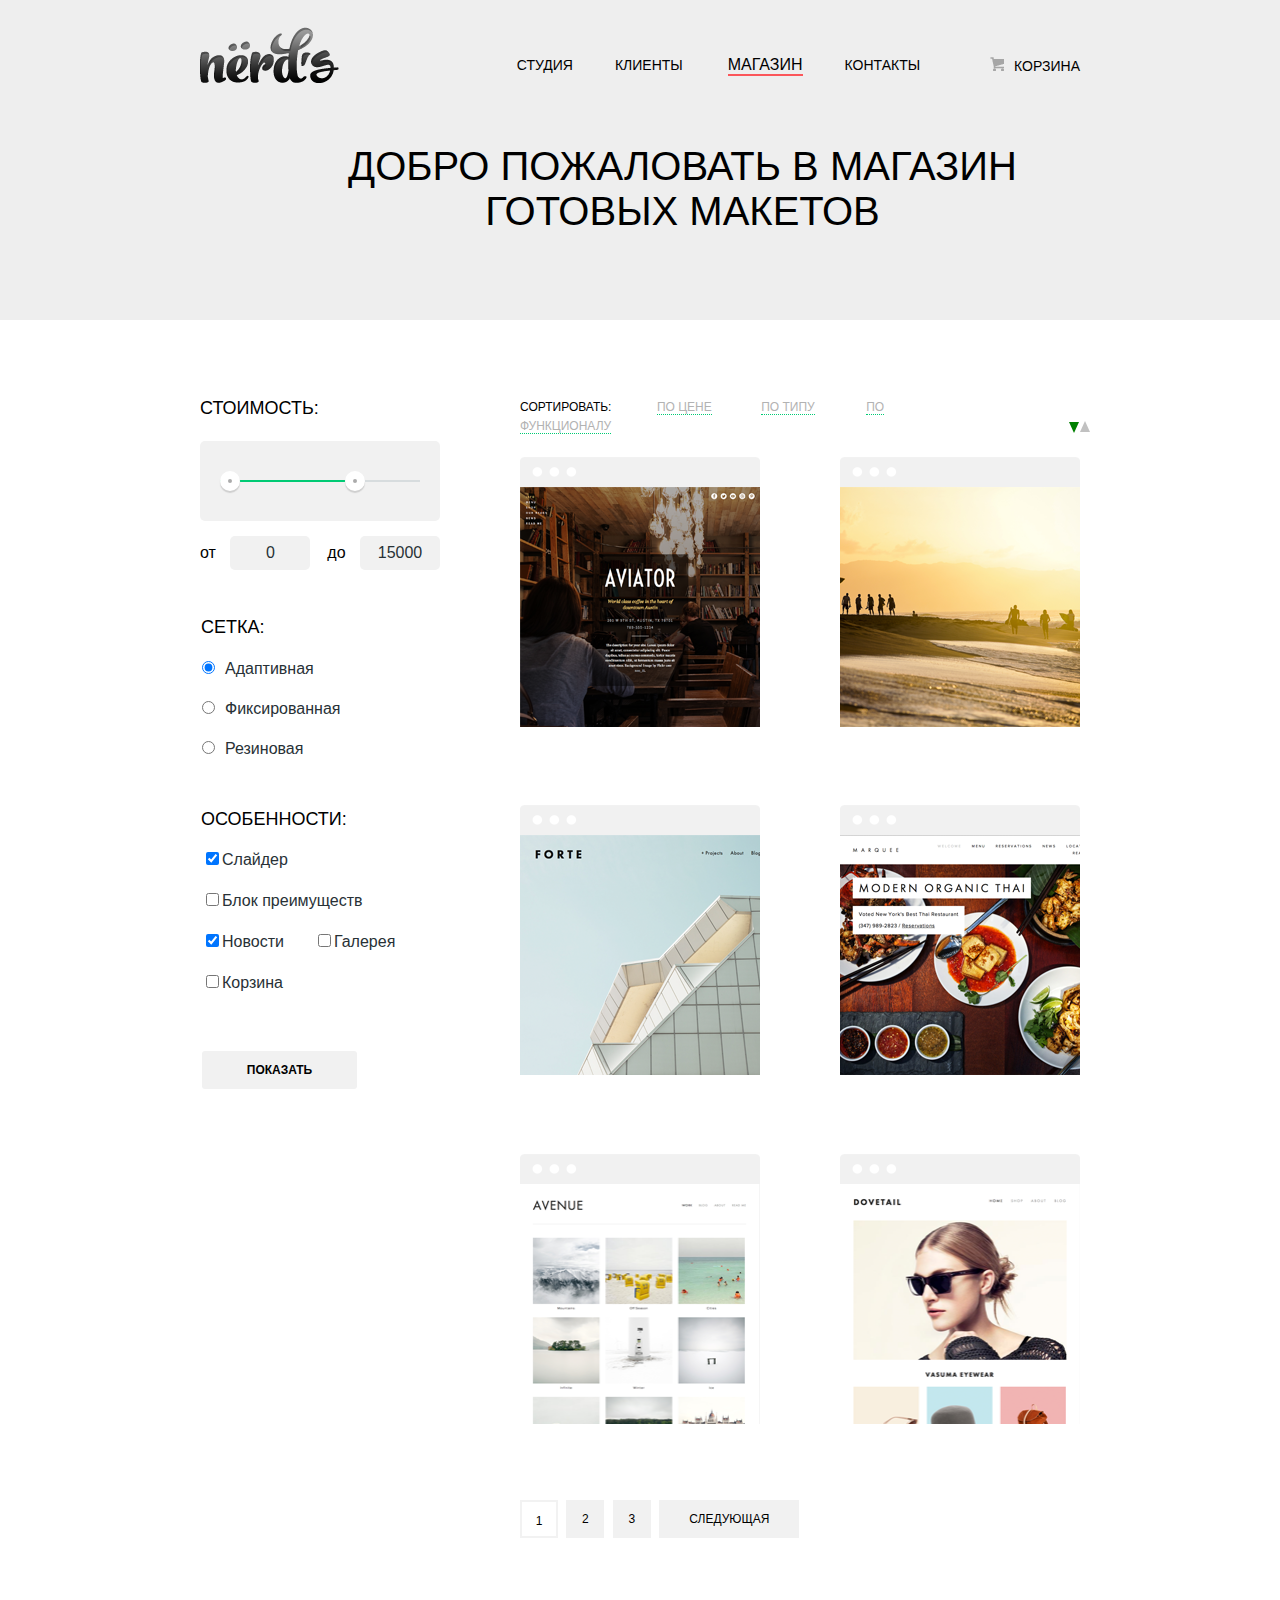
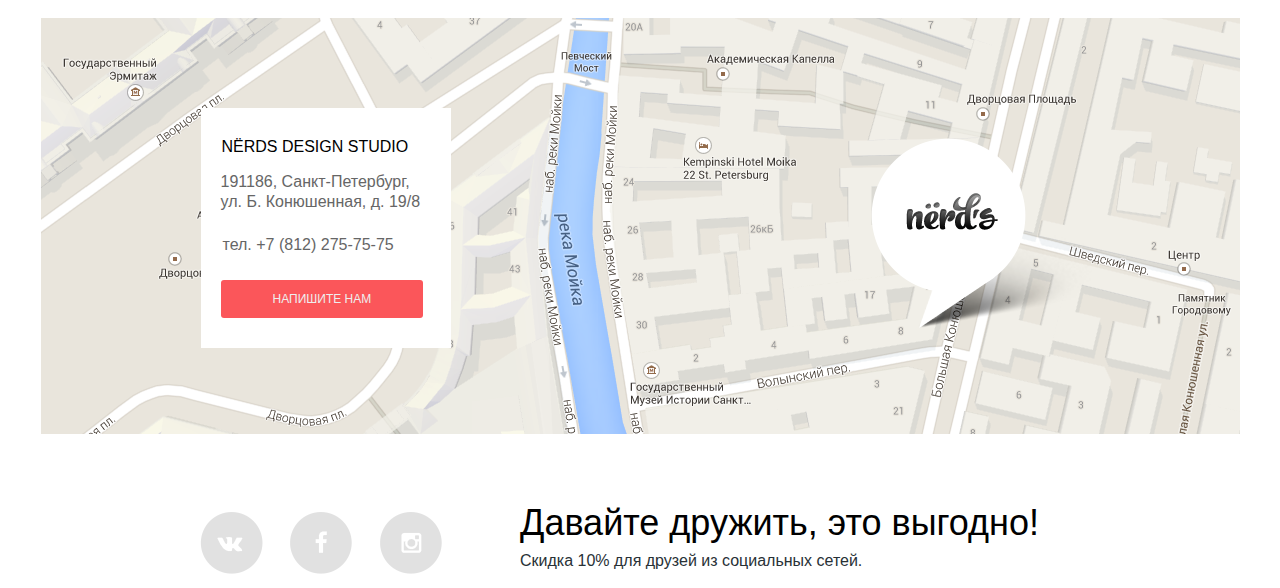
==== inner.html @ 55c41bff "полный рефакторинг структура разбор SASS на модули добавил картинки оптимизация селекторов и модифик" ====
<!DOCTYPE html>
<html lang="ru">
<head>
  <meta charset="utf-8">
  <title>HTML Academy: Нёрдс</title>
  <link href="css/style.css" rel="stylesheet" type="text/css"/>
</head>
<body>
<header class="header">
  <nav class="headerNav">
    <div class="headerNavLeft">
      <a href="index.html">
        <img src="img/logo-1.png" height="56" width="139" alt="Логотип Nerds">
      </a>
    </div>
    <div class="headerNavRight">
      <a class="headerNavItem" href="index.html">Студия</a>
      <a class="headerNavItem" href="#">Клиенты</a>
      <a class="headerNavItem-active" href="inner.html">Магазин</a>
      <a class="headerNavItem" href="#">Контакты</a>
      <a class="headerNavCart" href="#">Корзина</a>
    </div>
  </nav>
  <h1>Добро пожаловать в магазин готовых макетов</h1>
</header>
<main class="content-inner">
  <form class="choose-layout-form" action="form.php" method="GET">
    <h3>Стоимость:</h3>
    <div class="range-filter">
      <div class="range-controls">
        <div class="scale">
          <div class="bar"></div>
        </div>
        <div class="toggle toggle-min"></div>
        <div class="toggle toggle-max"></div>
      </div>
      <div class="price-controls">
        <label class="min-price">от <input name="min-price" type="text" value="0"></label>
        <label class="max-price">до <input name="max-price" type="text" value="15000"></label>
      </div>
    </div>
    <fieldset class="grid-radio">
      <legend>СЕТКА:</legend>
      <div class="grid-radio-item">
        <input type="radio" name="choose-web-design" value="Адаптивная" id="adaptive" checked><label for="adaptive">Адаптивная</label><br>
      </div>
      <div class="grid-radio-item">
        <input type="radio" name="choose-web-design" value="Фиксированная" id="fixed"><label for="fixed">Фиксированная</label><br>
      </div>
      <div class="grid-radio-item">
        <input type="radio" name="choose-web-design" value="Резиновая" id="rubbed"><label for="rubbed">Резиновая</label>
      </div>
    </fieldset>
    <fieldset class="features-filter">
      <legend>Особенности:</legend>
      <div class="features-filter-item">
        <input type="checkbox" name="slider" id="slider" checked><label for="slider">Слайдер</label>
      </div>
      <div class="features-filter-item">
        <input type="checkbox" name="advantage" id="advantage"><label for="advantage">Блок преимуществ</label>
      </div>
      <div class="features-filter-item">
        <input type="checkbox" name="news" id="news" checked><label for="news">Новости</label>
      </div>
      <div class="features-filter-item">
        <input type="checkbox" name="gallery" id="gallery"><label for="gallery">Галерея</label>
      </div>
      <div class="features-filter-item">
        <input type="checkbox" name="busket" id="cart"><label for="cart">Корзина</label>
      </div>
    </fieldset>
    <div class="sort-btn">
      <input type="submit" value="Показать">
    </div>
  </form>
  <div class="layouts">
    <div class="sort-type">
      <span class="sort-type-title">Сортировать:</span>
      <a href="#">по цене</a>
      <a href="#">по типу</a>
      <a href="#">по функционалу</a>
      <a href="#">
        <div class="sort-direction-up"></div>
        <div class="sort-direction-down sort-direction-down-active"></div>
      </a>
    </div>
    <div class="layout-images">
      <div class="layout-image-1">
        <img src="img/layout-aviator.png" height="240" width="240" alt="Авиатор">
        <div class="aviator">
          <h5>AVIATOR</h5>
          <p>Интернет-магазин<br> с личным кабинетом</p>
          <a class="btn-ave">8000 р.</a>
        </div>
      </div>
      <div class="layout-image-2">
        <img src="img/layout-sunset.png" height="240" width="240" alt="Сансет">
        <div class="sunset">
          <h5>SUNSET</h5>
          <p>Интернет-магазин<br> с личным кабинетом</p>
          <a class="btn-ave">8000 р.</a>
        </div>
      </div>
      <div class="layout-image-3">
        <img src="img/layout-forte.png" height="240" width="240" alt="Форте">
        <div class="forte">
          <h5>FORTE</h5>
          <p>Интернет-магазин<br> с личным кабинетом</p>
          <a class="btn-ave">8000 р.</a>
        </div>
      </div>
      <div class="layout-image-4">
        <img src="img/layout-marquee.png" height="240" width="240" alt="Марке">
        <div class="marquee">
          <h5>MARQUEE</h5>
          <p>Интернет-магазин<br> с личным кабинетом</p>
          <a class="btn-ave">8000 р.</a>
        </div>
      </div>
      <div class="layout-image-5" >
        <img src="img/layout-avenue.png" height="240" width="240" alt="Авеню">
        <div class="avenue">
          <h5>AVENUE</h5>
          <p>Интернет-магазин<br> с личным кабинетом</p>
          <a class="btn-ave">8000 р.</a>
        </div>
      </div>
      <div class="layout-image-6">
        <img src="img/layout-dovetail.png" height="240" width="240" alt="Давтейл">
        <div class="dovetail">
          <h5>DOVETEIL</h5>
          <p>Интернет-магазин<br> с личным кабинетом</p>
          <a class="btn-ave">8000 р.</a>
        </div>
      </div>
    </div>
    <div class="paginator">
      <a class="paginator-active" href="#">1</a>
      <a href="#">2</a>
      <a href="#">3</a>
      <a href="#">Следующая</a>
    </div>
  </div>
</main>
<footer class="content">
  <div class="map">
    <img class="mapPointer" height="190" width="231" src="img/pointer.png" alt="Nerds: указатель">
    <div class="mapContact">
      <div class="mapContactTitle">nёrds design studio</div>
      <div class="mapContactAddress">191186, Санкт-Петербург, ул. Б. Конюшенная, д. 19/8</div>
      <div class="mapContactPhone">тел. +7 (812) 275-75-75</div>
      <a class="mapContactBtn btn-md" href="#">напишите нам</a>
    </div>
    <div class="modal-content">
      <button class="modal-content-close" type="button" title="Закрыть">Закрыть</button>
      <form class="write-us-form" action="#" method="post">
        <div class="your-name"><label for=".name">Ваше имя:</label></div>
        <input class="your-name-input" id=".name" type="text" name="login" placeholder="ПРЕДСТАВЬТЕСЬ, ПОЖАЛУЙСТА">
        <div class="your-e-mail"><label for=".e-mail">Ваш e-mail:</label></div>
        <input class="your-e-mail-input" id=".e-mail" type="text" name="e-mail" placeholder="ДЛЯ ОТПРАВКИ ОТВЕТА">
        <div class="text-message"><label for=".textarea">Текст письма:</label></div>
        <textarea class="text-message-input" id=".textarea" name="message"
                  placeholder="В СВОБОДНОЙ ФОРМЕ"></textarea>
        <button class="btn-xl" type="submit">Отправить</button>
      </form>
    </div>
  </div>
  <div class="social">
    <div class="icons">
      <a href="http://www.vk.com"><span class="vk"></span></a>
      <a href="http://www.facebook.com"><span class="facebook"></span></a>
      <a href="http://www.instagram.com"><span class="instagram"></span></a>
    </div>
    <div class="discount">
      <h2>Давайте дружить, это выгодно!</h2>
      <p>Скидка 10% для друзей из социальных сетей.</p>
    </div>
  </div>
</footer>
<script src="js/script.js"></script>
  </body>
</html>
---- css/style.css ----
@charset "UTF-8";
body {
  font-family: "Roboto", "Arial", sans-serif;
  font-weight: normal;
  margin: 0 auto;
  width: 100%;
  min-width: 880px; }

main {
  background: #ffffff;
  width: auto; }

h1 {
  margin: 0;
  font-size: 40px;
  width: 710px;
  text-align: center;
  padding-bottom: 86px;
  padding-top: 23px;
  margin-left: 85px;
  font-weight: 500;
  text-transform: uppercase; }

h2 {
  font-size: 36px;
  line-height: 36px;
  font-weight: 500; }

h3 {
  font-size: 18px;
  line-height: 30px;
  text-transform: uppercase;
  font-weight: 400; }

legend {
  margin-left: -3px;
  margin-bottom: 10px;
  font-size: 18px;
  line-height: 30px;
  text-transform: uppercase;
  font-weight: 400; }

header {
  background: #eeeeee;
  width: auto; }

a {
  text-transform: uppercase;
  text-decoration: none; }

.btn-ave {
  border-radius: 3px;
  color: #eeeeee;
  background: #fb565a;
  font-size: 12px;
  padding: 13px 49px;
  cursor: pointer;
  transition: background-color 0.3s; }
  .btn-ave:focus, .btn-ave:hover {
    background: #fa2429; }
  .btn-ave:active {
    background: #e6050b; }
.btn-sm {
  border-radius: 3px;
  color: #eeeeee;
  background: #fb565a;
  font-size: 12px;
  padding: 11px 20px;
  cursor: pointer;
  transition: background-color 0.3s; }
  .btn-sm:focus, .btn-sm:hover {
    background: #fa2429; }
  .btn-sm:active {
    background: #e6050b; }
.btn-md {
  border-radius: 3px;
  color: #eeeeee;
  background: #fb565a;
  font-size: 12px;
  padding: 12px 52px;
  cursor: pointer;
  transition: background-color 0.3s; }
  .btn-md:focus, .btn-md:hover {
    background: #fa2429; }
  .btn-md:active {
    background: #e6050b; }
.btn-lg {
  border-radius: 3px;
  color: #eeeeee;
  background: #fb565a;
  font-size: 12px;
  padding: 11px 70px;
  cursor: pointer;
  transition: background-color 0.3s; }
  .btn-lg:focus, .btn-lg:hover {
    background: #fa2429; }
  .btn-lg:active {
    background: #e6050b; }
.btn-xl {
  border-radius: 3px;
  color: #eeeeee;
  background: #fb565a;
  font-size: 12px;
  padding: 11px 180px;
  cursor: pointer;
  transition: background-color 0.3s; }
  .btn-xl:focus, .btn-xl:hover {
    background: #fa2429; }
  .btn-xl:active {
    background: #e6050b; }
.btn-green {
  border-radius: 3px;
  color: #eeeeee;
  background: #00ca74;
  font-size: 12px;
  padding: 11px 20px;
  cursor: pointer;
  transition: background-color 0.3s; }
  .btn-green:focus, .btn-green:hover {
    background: #009757; }
  .btn-green:active {
    background: #006439; }
.btn-yellow {
  border-radius: 3px;
  color: #eeeeee;
  background: #efc84a;
  font-size: 12px;
  padding: 11px 20px;
  cursor: pointer;
  transition: background-color 0.3s; }
  .btn-yellow:focus, .btn-yellow:hover {
    background: #ebba1b; }
  .btn-yellow:active {
    background: #c29811; }
.btn-graphite {
  border-radius: 3px;
  color: #eeeeee;
  background: #efc84a;
  font-size: 12px;
  padding: 12px 20px;
  cursor: pointer;
  transition: background-color 0.3s; }
  .btn-graphite:focus, .btn-graphite:hover {
    background: #ebba1b; }
  .btn-graphite:active {
    background: #c29811; }

.sort-btn input[type="submit"] {
  font-family: "Roboto", sans-serif;
  font-size: 12px;
  font-weight: 600;
  line-height: 18px;
  width: 155px;
  height: 38px;
  text-transform: uppercase;
  border: none;
  border-radius: 3px;
  margin-left: 2px;
  margin-top: 28px;
  cursor: pointer;
  background-color: #f1f1f1; }
  .sort-btn input[type="submit"]:hover, .sort-btn input[type="submit"]:focus {
    background-color: #e5e5e5; }
  .sort-btn input[type="submit"]:active {
    background-color: #d5d5d5;
    border-top: 3px solid #b5b5b5; }

.slider {
  width: 880px;
  position: relative;
  min-height: 310px;
  overflow: hidden; }
  .sliderControls {
    position: absolute;
    bottom: 94px;
    left: 430px;
    width: 200px;
    height: 10px;
    margin-left: -80px;
    text-align: center;
    z-index: 10; }
    .sliderControls label {
      display: inline-block;
      width: 4px;
      height: 4px;
      margin: 0 3px;
      vertical-align: top;
      background: #fff;
      border: 3px solid white;
      border-radius: 50%;
      cursor: pointer; }
  .sliderWrapper {
    width: 100%; }
  .sliderItem {
    position: absolute;
    top: 0;
    left: 0;
    width: 100%;
    height: 100%;
    -webkit-transition: left 1.3s ease;
    -moz-transition: left 1.3s ease;
    transition: left 1.3s ease;
    background: no-repeat 100% 10px; }
    .sliderItemDescription {
      width: 470px;
      padding-top: 5px; }
      .sliderItemDescription > p {
        padding-bottom: 15px;
        margin-top: -10px;
        font-size: 16px;
        line-height: 22px;
        color: #283136; }
    .sliderItem:nth-child(1) {
      min-height: 310px;
      background: url("../img/slider-picture-1.png") no-repeat 100% 12px; }
    .sliderItem:nth-child(2) {
      min-height: 310px;
      background: url("../img/slider-picture-2.png") no-repeat 100% 13px; }
    .sliderItem:nth-child(3) {
      min-height: 310px;
      background: url("../img/slider-picture-3.png") no-repeat 100% -10px; }
  .slider input[type="radio"] {
    display: none; }

#btn-1:checked ~ .sliderWrapper .sliderItem:nth-child(1) {
  left: 0; }

#btn-1:checked ~ .sliderWrapper .sliderItem:nth-child(2),
#btn-1:checked ~ .sliderWrapper .sliderItem:nth-child(3) {
  left: 900px; }

#btn-2:checked ~ .sliderWrapper .sliderItem:nth-child(1) {
  left: -900px; }

#btn-2:checked ~ .sliderWrapper .sliderItem:nth-child(2) {
  left: 0; }

#btn-2:checked ~ .sliderWrapper .sliderItem:nth-child(3) {
  left: 900px; }

#btn-3:checked ~ .sliderWrapper .sliderItem:nth-child(1),
#btn-3:checked ~ .sliderWrapper .sliderItem:nth-child(2) {
  left: -900px; }

#btn-3:checked ~ .sliderWrapper .sliderItem:nth-child(3) {
  left: 0; }

#btn-1:checked ~ .sliderControls label[for="btn-1"],
#btn-2:checked ~ .sliderControls label[for="btn-2"],
#btn-3:checked ~ .sliderControls label[for="btn-3"] {
  background: #c1c1c1; }

.features-filter {
  border: none;
  display: -webkit-box;
  display: -webkit-flex;
  display: -ms-flexbox;
  display: flex;
  flex-wrap: wrap;
  padding-left: 0;
  margin-top: -5px; }

.features-filter-item {
  font-size: 16px;
  line-height: 20px;
  color: #283136;
  margin-bottom: 20px;
  margin-right: 30px; }
  .features-filter-item:hover {
    color: #000000; }

.range-filter {
  width: 240px; }

.range-controls {
  position: relative;
  height: 41px;
  padding-top: 39px;
  margin-bottom: 15px;
  padding-right: 20px;
  padding-left: 20px;
  border-radius: 5px;
  background: #f1f1f1; }

.range-controls .scale {
  height: 2px;
  background: #d7dcde; }

.range-controls .bar {
  width: 70%;
  height: 2px;
  background: #00ca74; }

.range-controls .toggle {
  position: absolute;
  top: 30px;
  left: 0;
  width: 4px;
  height: 4px;
  cursor: pointer;
  border: 8px solid #fff;
  border-radius: 50%;
  background: #ababab;
  box-shadow: 0 2px 1px 0 #cfcfcf; }

.range-controls .toggle-min {
  left: 20px; }

.range-controls .toggle-max {
  left: 145px; }

.price-controls label {
  font-size: 16px;
  display: inline-block;
  width: 50%; }

.price-controls {
  font-size: 0; }

.max-price {
  text-align: right; }

.price-controls input {
  font-family: "Roboto", "Arial", sans-serif;
  font-size: 16px;
  width: 60px;
  margin-left: 10px;
  padding: 8px 10px;
  text-align: center;
  color: #283136;
  border: none;
  border-radius: 5px;
  outline: none;
  background: #f1f1f1; }

.sort-radio {
  font-size: 12px;
  line-height: 18px;
  text-transform: uppercase;
  font-weight: 400;
  list-style: none; }

.grid-radio {
  margin-top: 42px;
  padding-bottom: 31px;
  border: none;
  padding-left: 0;
  margin-top: 42; }

.grid-radio-item {
  font-size: 16px;
  line-height: 20px;
  color: #283136;
  margin-bottom: 19px; }
  .grid-radio-item:hover {
    color: #000000; }

.grid-radio input[type="radio"] {
  margin-left: auto;
  margin-right: 10px; }

.header {
  width: 100%;
  background: #eeeeee;
  display: flex;
  flex-flow: column nowrap;
  justify-content: initial;
  align-content: initial;
  align-items: center; }
  .headerNav {
    display: flex;
    width: 880px;
    margin: 0 auto;
    flex-flow: row nowrap;
    justify-content: center;
    align-content: initial;
    align-items: center;
    padding-top: 5px;
    padding-bottom: 34px; }
    .headerNavLeft {
      display: flex;
      flex: 1;
      padding-top: 22px; }
    .headerNavRight {
      display: flex;
      flex-flow: row wrap;
      justify-content: flex-end;
      align-content: initial;
      align-items: center;
      padding-top: 40px; }
    .headerNavCart {
      font-size: 14px;
      margin-left: 70px;
      cursor: pointer;
      color: black;
      position: relative;
      align-self: flex-end;
      transition: color 0.3s;
      border-bottom: 2px solid transparent; }
      .headerNavCart:hover {
        color: #fa6064; }
        .headerNavCart:hover::before {
          background: url("../img/cart-2.png") no-repeat; }
      .headerNavCart:focus {
        color: #fa6064; }
        .headerNavCart:focus::before {
          background: url("../img/cart-3.png") no-repeat; }
      .headerNavCart:active {
        color: #a8a8a8; }
        .headerNavCart:active::before {
          background: url("../img/cart-4.png") no-repeat; }
      .headerNavCart::before {
        content: "";
        background: url("../img/cart-1.png") no-repeat;
        display: inline-block;
        width: 14px;
        height: 14px;
        vertical-align: baseline;
        margin-right: 10px; }
    .headerNavItem {
      font-size: 14px;
      margin-left: 42px;
      border-bottom: 2px solid transparent;
      color: #000000;
      transition: color 0.3s; }
      .headerNavItem:focus, .headerNavItem:hover {
        color: #fc888b; }
      .headerNavItem:active {
        color: #a8a8a8; }
      .headerNavItem:first-child {
        margin-left: 0; }
      .headerNavItem-active {
        border-bottom: 2px solid #fb565a;
        margin-left: 45px;
        color: #000000;
        transition: color 0.3s; }
        .headerNavItem-active:focus, .headerNavItem-active:hover {
          color: #fc888b; }
        .headerNavItem-active:active {
          color: #a8a8a8; }

.content {
  width: 100%;
  display: flex;
  flex-flow: column nowrap;
  align-items: center;
  display: -ms-flexbox; }

.content-inner {
  width: 880px;
  margin: auto;
  display: flex;
  flex-flow: wrap;
  justify-content: center; }

.choose-layout-form {
  flex-basis: 240px;
  order: 1;
  margin-top: 55px; }

.layouts {
  flex-basis: 560px;
  order: 2;
  display: flex;
  flex-wrap: wrap;
  margin-left: 80px;
  margin-top: 77px; }

.layout-images {
  display: flex;
  flex-wrap: wrap; }

.service {
  display: flex;
  width: 880px;
  margin: 0 auto;
  justify-content: space-between;
  align-content: initial;
  align-items: center;
  flex-flow: row;
  padding-top: 80px;
  padding-bottom: 90px;
  border-bottom: 2px solid #eeeeee; }

.service p {
  font-size: 15px;
  line-height: 22px;
  margin-top: -5px;
  margin-bottom: 33px;
  color: #283136; }

.shortDescription {
  display: flex;
  width: 880px;
  margin: 0 auto;
  justify-content: space-between;
  align-content: initial;
  align-items: center;
  flex-flow: row;
  padding-top: 60px;
  padding-bottom: 48px;
  border-bottom: 2px solid #eeeeee; }
  .shortDescriptionOne {
    flex-basis: 640px; }
    .shortDescriptionOneHeader > h2 {
      margin-top: 8px; }
    .shortDescriptionOneHeader > p {
      margin-top: -10px;
      color: #283136;
      font-size: 16px;
      line-height: 22px; }
    .shortDescriptionOneAbout {
      color: #283136; }
      .shortDescriptionOneAbout > h4 {
        font-size: 16px;
        line-height: 22px;
        font-weight: 500;
        margin-top: 42px;
        margin-bottom: 22px;
        text-transform: uppercase; }
      .shortDescriptionOneAbout > ul {
        list-style: none;
        padding-left: 0;
        font-size: 16px;
        line-height: 22px; }
        .shortDescriptionOneAbout > ul > li {
          background: url("../img/list-style.png") no-repeat left center;
          padding-left: 30px;
          margin-bottom: 23px; }
  .shortDescriptionTwo {
    flex-basis: 240px; }
    .shortDescriptionTwoLogo {
      margin-bottom: 65px; }
      .shortDescriptionTwoLogo > a {
        flex: 100%;
        padding-left: 30px; }
    .shortDescriptionTwoHow {
      color: #283136; }
      .shortDescriptionTwoHow > h4 {
        font-size: 16px;
        line-height: 22px;
        font-weight: 500;
        text-transform: uppercase; }
      .shortDescriptionTwoHow > ul {
        list-style: none;
        padding-left: 0;
        font-size: 16px;
        line-height: 22px; }
        .shortDescriptionTwoHow > ul > li {
          background: url("../img/list-style.png") no-repeat left center;
          padding-left: 30px;
          margin-bottom: 23px; }

.main-date {
  margin-top: 22px;
  position: relative;
  text-align: center;
  text-transform: uppercase; }
  .main-date::before {
    content: "";
    position: absolute;
    top: 8px;
    left: 0;
    width: 65px;
    border: 1px solid #eeeeee; }
  .main-date::after {
    content: "";
    position: absolute;
    top: 8px;
    right: 0;
    width: 62px;
    border: 1px solid #eeeeee; }

.partners-logo {
  display: flex;
  width: 880px;
  margin: 0 auto;
  align-items: center;
  list-style-type: none;
  padding-top: 40px;
  padding-bottom: 27px;
  margin-bottom: 87px;
  border-bottom: 2px solid #eeeeee; }

.glukhanko {
  background: url("../img/glukhanko-logo.png") no-repeat;
  width: 198px;
  height: 37px;
  display: flex;
  margin-left: 13px; }
  .glukhanko:hover, .glukhanko:focus {
    background: url("../img/glukhanko-logo-hover.png") no-repeat; }

.html-academy {
  background: url("../img/htmlacademy-logo.png") no-repeat;
  width: 199px;
  height: 68px;
  display: flex;
  margin-left: 121px; }
  .html-academy:hover, .html-academy:focus {
    background: url("../img/htmlacademy-logo-hover.png") no-repeat; }

.borodinski {
  background: url("../img/borodinski-logo.png") no-repeat;
  width: 209px;
  height: 98px;
  display: flex;
  margin-left: 121px; }
  .borodinski:hover, .borodinski:focus {
    background: url("../img/borodinski-logo-hover.png") no-repeat; }

.map {
  position: relative;
  background: url("../img/map.png") no-repeat;
  width: 1199px;
  height: 416px;
  margin-left: auto;
  margin-right: auto;
  margin-bottom: 78px; }
  .mapPointer {
    margin-left: 830px;
    margin-top: 120px; }
  .mapContact {
    position: absolute;
    left: 160px;
    top: 90px;
    width: 250px;
    height: 240px;
    background-color: white; }
    .mapContactTitle {
      font-size: 16px;
      line-height: 30px;
      text-transform: uppercase;
      padding-left: 21px;
      padding-top: 24px;
      padding-bottom: 10px; }
    .mapContactAddress {
      font-size: 16px;
      line-height: 20px;
      color: #666666;
      font-weight: 400;
      padding-left: 20px;
      padding-right: 27px; }
    .mapContactPhone {
      font-size: 16px;
      line-height: 20px;
      color: #666666;
      font-weight: 400;
      padding-left: 22px;
      padding-right: 27px;
      padding-top: 23px;
      padding-bottom: 34px; }
    .mapContactBtn {
      margin-left: 20px; }

.modal-content {
  position: relative;
  top: -84%;
  left: 23%;
  font-size: 16px;
  line-height: 18px;
  width: 470px;
  padding-left: 83px;
  padding-right: 90px;
  padding-top: 56px;
  padding-bottom: 49px;
  background-color: white;
  color: #000000;
  box-shadow: 0 30px 50px rgba(0, 0, 0, 0.7);
  display: none; }

.modal-content-close {
  position: absolute;
  top: 6px;
  right: 6px;
  width: 41px;
  height: 41px;
  font-size: 0;
  border: 0;
  outline: 0;
  cursor: pointer;
  background-color: #fb565a;
  border-radius: 20px; }

.modal-content-close::before,
.modal-content-close::after {
  content: "";
  position: absolute;
  top: 18px;
  left: 6px;
  width: 30px;
  height: 5px;
  background-color: #ffffff;
  border-radius: 1px; }

.modal-content-close::before {
  transform: rotate(45deg); }

.modal-content-close::after {
  transform: rotate(-45deg); }

.write-us-form input {
  font-size: 12px;
  line-height: 18px;
  font-family: "Roboto", "Arial", sans-serif;
  color: #000000;
  text-transform: uppercase; }

.write-us-form {
  display: flex;
  flex-wrap: wrap; }

.your-name {
  order: 1;
  margin-right: 163px;
  margin-bottom: 10px; }

.your-name-input {
  order: 3;
  margin-right: 19px;
  margin-bottom: 21px;
  width: 215px;
  border-radius: 3px;
  border: 2px solid #d7dcde; }
  .your-name-input:hover {
    border: 2px solid #a2a9ac; }
  .your-name-input:focus, .your-name-input:active {
    border: 2px solid #56bffb; }

.your-e-mail {
  order: 2;
  margin-bottom: 10px; }

.your-e-mail-input {
  order: 4;
  width: 215px;
  margin-bottom: 21px;
  border-radius: 3px;
  border: 2px solid #d7dcde; }
  .your-e-mail-input:hover {
    border: 2px solid #a2a9ac; }
  .your-e-mail-input:focus, .your-e-mail-input:active {
    border: 2px solid #56bffb; }

.text-message {
  order: 5;
  margin-bottom: 10px; }

.text-message-input {
  font-size: 12px;
  line-height: 18px;
  font-family: "Roboto", "Arial", sans-serif;
  order: 6;
  width: 455px;
  padding-bottom: 93px;
  margin-bottom: 49px;
  border-radius: 3px;
  border: 2px solid #d7dcde; }
  .text-message-input:hover {
    border: 2px solid #a2a9ac; }
  .text-message-input:focus, .text-message-input:active {
    border: 2px solid #56bffb; }

.btn-xl {
  order: 7;
  width: 460px;
  font-size: 12px;
  line-height: 18px;
  font-weight: 600;
  padding-top: 14px;
  padding-bottom: 15px;
  text-align: center;
  text-transform: uppercase;
  cursor: pointer;
  color: #eeeeee;
  border: none;
  border-radius: 5px; }

.social {
  display: flex;
  width: 880px;
  flex-wrap: wrap; }

.icons {
  display: flex;
  flex-basis: 320px;
  list-style: none; }

.discount {
  display: flex;
  flex-basis: 560px;
  flex-wrap: wrap; }
  .discount > h2 {
    margin: 0;
    margin-top: -7px; }
  .discount > p {
    margin-top: 9px;
    color: #283136;
    font-size: 16px;
    line-height: 22px; }

.vk {
  background: url("../img/vk.png") no-repeat;
  width: 63px;
  height: 62px;
  display: flex; }
  .vk:hover, .vk:focus {
    background: url("../img/vk-hover.png") no-repeat; }
  .vk:active {
    background: url("../img/vk-click.png") no-repeat; }

.facebook {
  background: url("../img/face.png") no-repeat;
  width: 63px;
  height: 62px;
  display: flex;
  margin-left: 27px; }
  .facebook:hover, .facebook:focus {
    background: url("../img/face-hover.png") no-repeat; }
  .facebook:active {
    background: url("../img/face-click.png") no-repeat; }

.instagram {
  background: url("../img/insta.png") no-repeat;
  width: 63px;
  height: 62px;
  display: flex;
  margin-left: 27px; }
  .instagram:hover, .instagram:focus {
    background: url("../img/insta-hover.png") no-repeat; }
  .instagram:active {
    background: url("../img/insta-click.png") no-repeat; }

/*╤Б╨║╨╕╨┤╨║╨╕/* */
.sort-type {
  position: relative; }

.sort-type-title {
  font-size: 12px;
  line-height: 18px;
  text-transform: uppercase;
  margin-right: 41px; }

.sort-type a {
  font-size: 12px;
  line-height: 18px;
  text-decoration: none;
  text-transform: uppercase;
  border-bottom: 1px dotted #00ca74;
  color: #b2b2b2; }
  .sort-type a:hover, .sort-type a:focus {
    color: #000000;
    border-bottom: 1px solid #00ca74; }
  .sort-type a:active {
    color: #000000;
    border-bottom: none; }

.sort-type a:nth-child(2) {
  margin-right: 45px; }

.sort-type a:nth-child(3) {
  margin-right: 47px; }

.sort-type a:nth-child(4) {
  margin-right: 103px; }

/*sort-direction */
.sort-direction-up {
  position: relative;
  left: 100%;
  top: -14px;
  width: 0;
  height: 0;
  border-bottom: 11px solid #c1c1c1;
  border-left: 5px solid transparent;
  border-right: 5px solid transparent; }
  .sort-direction-up:hover, .sort-direction-up:focus {
    border-bottom: 11px solid #b5b5b5; }
  .sort-direction-up:active {
    border-bottom: 11px solid #000000; }

.sort-direction-down {
  position: relative;
  left: 98%;
  top: -24px;
  width: 0;
  height: 0;
  border-top: 11px solid #c1c1c1;
  border-left: 5px solid transparent;
  border-right: 5px solid transparent; }
  .sort-direction-down:hover, .sort-direction-down:focus {
    border-top: 11px solid #b5b5b5; }
  .sort-direction-down:active {
    border-top: 11px solid #000000; }

.sort-direction-down-active {
  border-top: 11px solid green; }

.layout-images {
  min-height: 965px;
  margin-bottom: 78px; }

.layout-image-1 {
  position: relative;
  padding-top: 30px;
  background: url("../img/pictures-header-1.png") no-repeat;
  width: 240px;
  height: 220px;
  margin-bottom: 80px;
  margin-right: 80px; }
  .layout-image-1:hover {
    background: url("../img/pictures-header-2.png") no-repeat; }
  .layout-image-1:hover > .aviator {
    display: block; }

.layout-image-2 {
  position: relative;
  padding-top: 30px;
  background: url("../img/pictures-header-1.png") no-repeat;
  width: 240px;
  height: 220px;
  margin-bottom: 80px; }
  .layout-image-2:hover {
    background: url("../img/pictures-header-2.png") no-repeat; }
  .layout-image-2:hover > .sunset {
    display: block; }

.layout-image-3 {
  padding-top: 30px;
  background: url("../img/pictures-header-1.png") no-repeat;
  width: 240px;
  height: 220px;
  margin-bottom: 80px;
  margin-right: 80px; }
  .layout-image-3:hover {
    background: url("../img/pictures-header-2.png") no-repeat; }
  .layout-image-3:hover > .forte {
    display: block; }

.layout-image-4 {
  padding-top: 30px;
  background: url("../img/pictures-header-1.png") no-repeat;
  width: 240px;
  height: 220px;
  margin-bottom: 80px; }
  .layout-image-4:hover {
    background: url("../img/pictures-header-2.png") no-repeat; }
  .layout-image-4:hover > .marquee {
    display: block; }

.layout-image-5 {
  padding-top: 30px;
  background: url("../img/pictures-header-1.png") no-repeat;
  width: 240px;
  height: 220px;
  margin-right: 80px; }
  .layout-image-5:hover {
    background: url("../img/pictures-header-2.png") no-repeat; }
  .layout-image-5:hover > .avenue {
    display: block; }

.layout-image-6 {
  padding-top: 30px;
  background: url("../img/pictures-header-1.png") no-repeat;
  width: 240px;
  height: 220px; }
  .layout-image-6:hover {
    background: url("../img/pictures-header-2.png") no-repeat; }
  .layout-image-6:hover > .dovetail {
    display: block; }

.aviator, .sunset, .forte, .marquee, .avenue, .dovetail {
  position: relative;
  top: -250px;
  left: 20px;
  width: 200px;
  height: 200px;
  background: white;
  text-align: center;
  cursor: pointer;
  display: none;
  margin-top: 20px; }

h5 {
  padding-top: 38px;
  font-size: 18px;
  line-height: 8.56px; }

.layout-images p {
  margin-top: -10px;
  font-size: 14px;
  line-height: 18px; }

.buy-btn {
  margin-left: auto;
  margin-right: auto; }

.paginator {
  background-color: white;
  margin-bottom: 80px; }

.paginator a {
  display: inline-block;
  height: 38px;
  min-width: 38px;
  box-sizing: border-box;
  background-color: #f1f1f1;
  text-align: center;
  vertical-align: middle;
  font-size: 12px;
  line-height: 38px;
  color: #000000;
  text-decoration: none;
  margin-right: 4px; }
  .paginator a:hover, .paginator a:focus {
    background-color: #e5e5e5; }
  .paginator a:active {
    background-color: #d5d5d5;
    border-top: 3px solid #b5b5b5; }

.paginator a:last-child {
  min-width: 140px; }
  .paginator a:last-child:active {
    background-color: #f1f1f1; }

.paginator .paginator-active {
  background-color: #ffffff;
  border: 2px solid #f2f2f2; }

.modal-content-show {
  display: block; }

/*# sourceMappingURL=style.css.map */
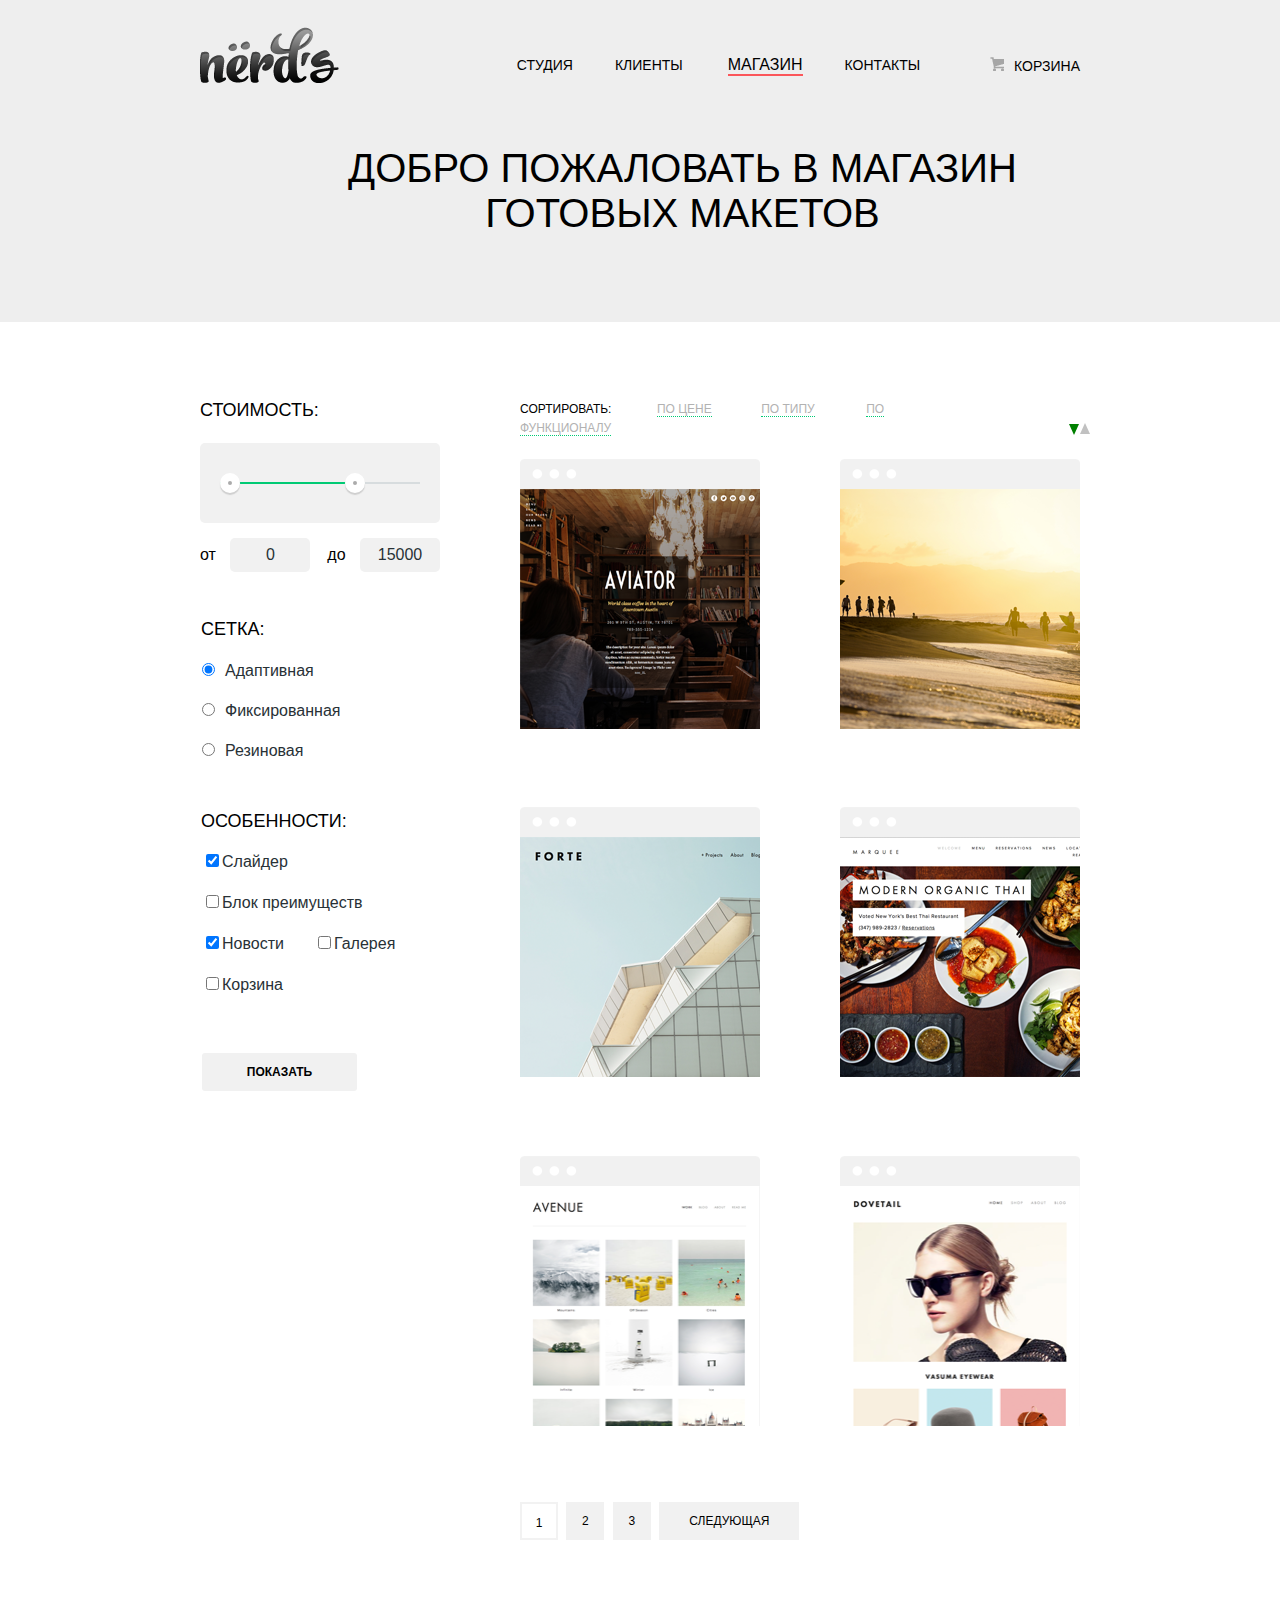
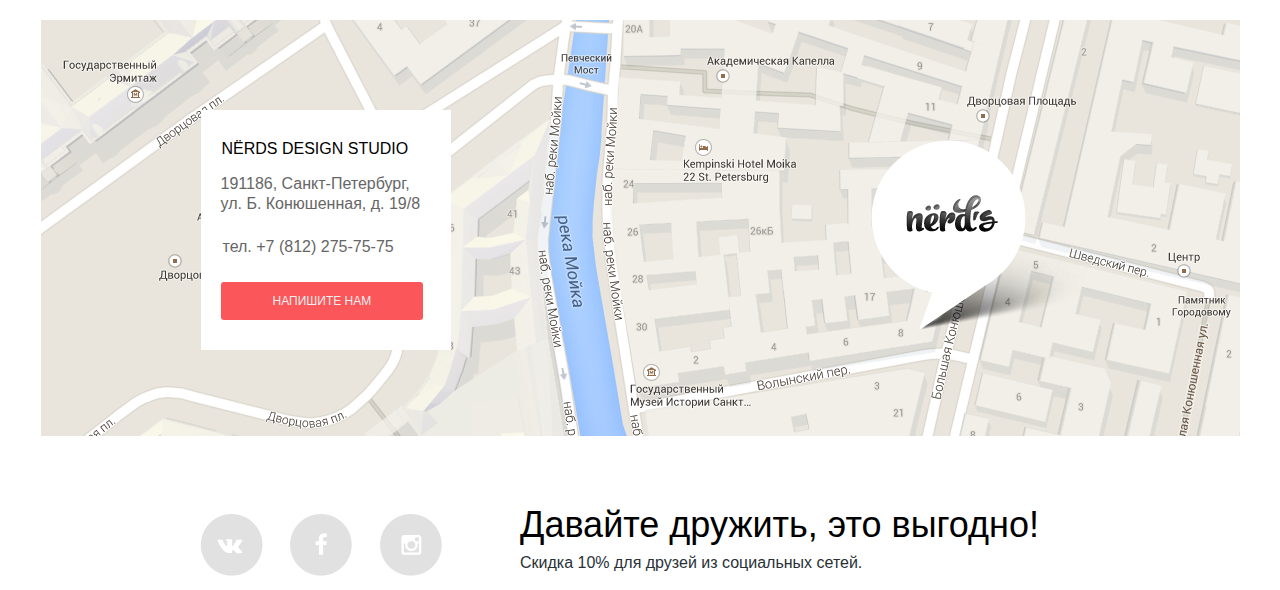
==== commit 6e6fe7a0: "полный рефакторинг структура разбор SASS на модули добавил картинки оптимизация селекторов и модифик" ====
--- a/inner.html
+++ b/inner.html
@@ -90,7 +90,7 @@
         <div class="aviator">
           <h5>AVIATOR</h5>
           <p>Интернет-магазин<br> с личным кабинетом</p>
-          <a class="btn-ave">8000 р.</a>
+          <a class="btn-sm">8000 р.</a>
         </div>
       </div>
       <div class="layout-image-2">
@@ -98,7 +98,7 @@
         <div class="sunset">
           <h5>SUNSET</h5>
           <p>Интернет-магазин<br> с личным кабинетом</p>
-          <a class="btn-ave">8000 р.</a>
+          <a class="btn-sm">8000 р.</a>
         </div>
       </div>
       <div class="layout-image-3">
@@ -106,7 +106,7 @@
         <div class="forte">
           <h5>FORTE</h5>
           <p>Интернет-магазин<br> с личным кабинетом</p>
-          <a class="btn-ave">8000 р.</a>
+          <a class="btn-sm">8000 р.</a>
         </div>
       </div>
       <div class="layout-image-4">
@@ -114,7 +114,7 @@
         <div class="marquee">
           <h5>MARQUEE</h5>
           <p>Интернет-магазин<br> с личным кабинетом</p>
-          <a class="btn-ave">8000 р.</a>
+          <a class="btn-sm">8000 р.</a>
         </div>
       </div>
       <div class="layout-image-5" >
@@ -122,7 +122,7 @@
         <div class="avenue">
           <h5>AVENUE</h5>
           <p>Интернет-магазин<br> с личным кабинетом</p>
-          <a class="btn-ave">8000 р.</a>
+          <a class="btn-sm">8000 р.</a>
         </div>
       </div>
       <div class="layout-image-6">
@@ -130,7 +130,7 @@
         <div class="dovetail">
           <h5>DOVETEIL</h5>
           <p>Интернет-магазин<br> с личным кабинетом</p>
-          <a class="btn-ave">8000 р.</a>
+          <a class="btn-sm">8000 р.</a>
         </div>
       </div>
     </div>
--- a/css/style.css
+++ b/css/style.css
@@ -48,24 +48,12 @@
   text-transform: uppercase;
   text-decoration: none; }
 
-.btn-ave {
-  border-radius: 3px;
-  color: #eeeeee;
-  background: #fb565a;
-  font-size: 12px;
-  padding: 13px 49px;
-  cursor: pointer;
-  transition: background-color 0.3s; }
-  .btn-ave:focus, .btn-ave:hover {
-    background: #fa2429; }
-  .btn-ave:active {
-    background: #e6050b; }
 .btn-sm {
   border-radius: 3px;
   color: #eeeeee;
   background: #fb565a;
   font-size: 12px;
-  padding: 11px 20px;
+  padding: 11px 40px;
   cursor: pointer;
   transition: background-color 0.3s; }
   .btn-sm:focus, .btn-sm:hover {
@@ -113,7 +101,7 @@
   color: #eeeeee;
   background: #00ca74;
   font-size: 12px;
-  padding: 11px 20px;
+  padding: 11px 40px;
   cursor: pointer;
   transition: background-color 0.3s; }
   .btn-green:focus, .btn-green:hover {
@@ -125,7 +113,7 @@
   color: #eeeeee;
   background: #efc84a;
   font-size: 12px;
-  padding: 11px 20px;
+  padding: 11px 40px;
   cursor: pointer;
   transition: background-color 0.3s; }
   .btn-yellow:focus, .btn-yellow:hover {
@@ -169,10 +157,11 @@
   width: 880px;
   position: relative;
   min-height: 310px;
-  overflow: hidden; }
+  overflow: hidden;
+  margin-bottom: 3px; }
   .sliderControls {
     position: absolute;
-    bottom: 94px;
+    bottom: 92px;
     left: 430px;
     width: 200px;
     height: 10px;
@@ -205,20 +194,20 @@
       width: 470px;
       padding-top: 5px; }
       .sliderItemDescription > p {
-        padding-bottom: 15px;
+        padding-bottom: 19px;
         margin-top: -10px;
         font-size: 16px;
         line-height: 22px;
         color: #283136; }
     .sliderItem:nth-child(1) {
       min-height: 310px;
-      background: url("../img/slider-picture-1.png") no-repeat 100% 12px; }
+      background: url("../img/slider-picture-1.png") no-repeat 100% 14px; }
     .sliderItem:nth-child(2) {
       min-height: 310px;
-      background: url("../img/slider-picture-2.png") no-repeat 100% 13px; }
+      background: url("../img/slider-picture-2.png") no-repeat 100% 15px; }
     .sliderItem:nth-child(3) {
       min-height: 310px;
-      background: url("../img/slider-picture-3.png") no-repeat 100% -10px; }
+      background: url("../img/slider-picture-3.png") no-repeat 100% -8px; }
   .slider input[type="radio"] {
     display: none; }
 
@@ -376,7 +365,7 @@
     align-content: initial;
     align-items: center;
     padding-top: 5px;
-    padding-bottom: 34px; }
+    padding-bottom: 36px; }
     .headerNavLeft {
       display: flex;
       flex: 1;
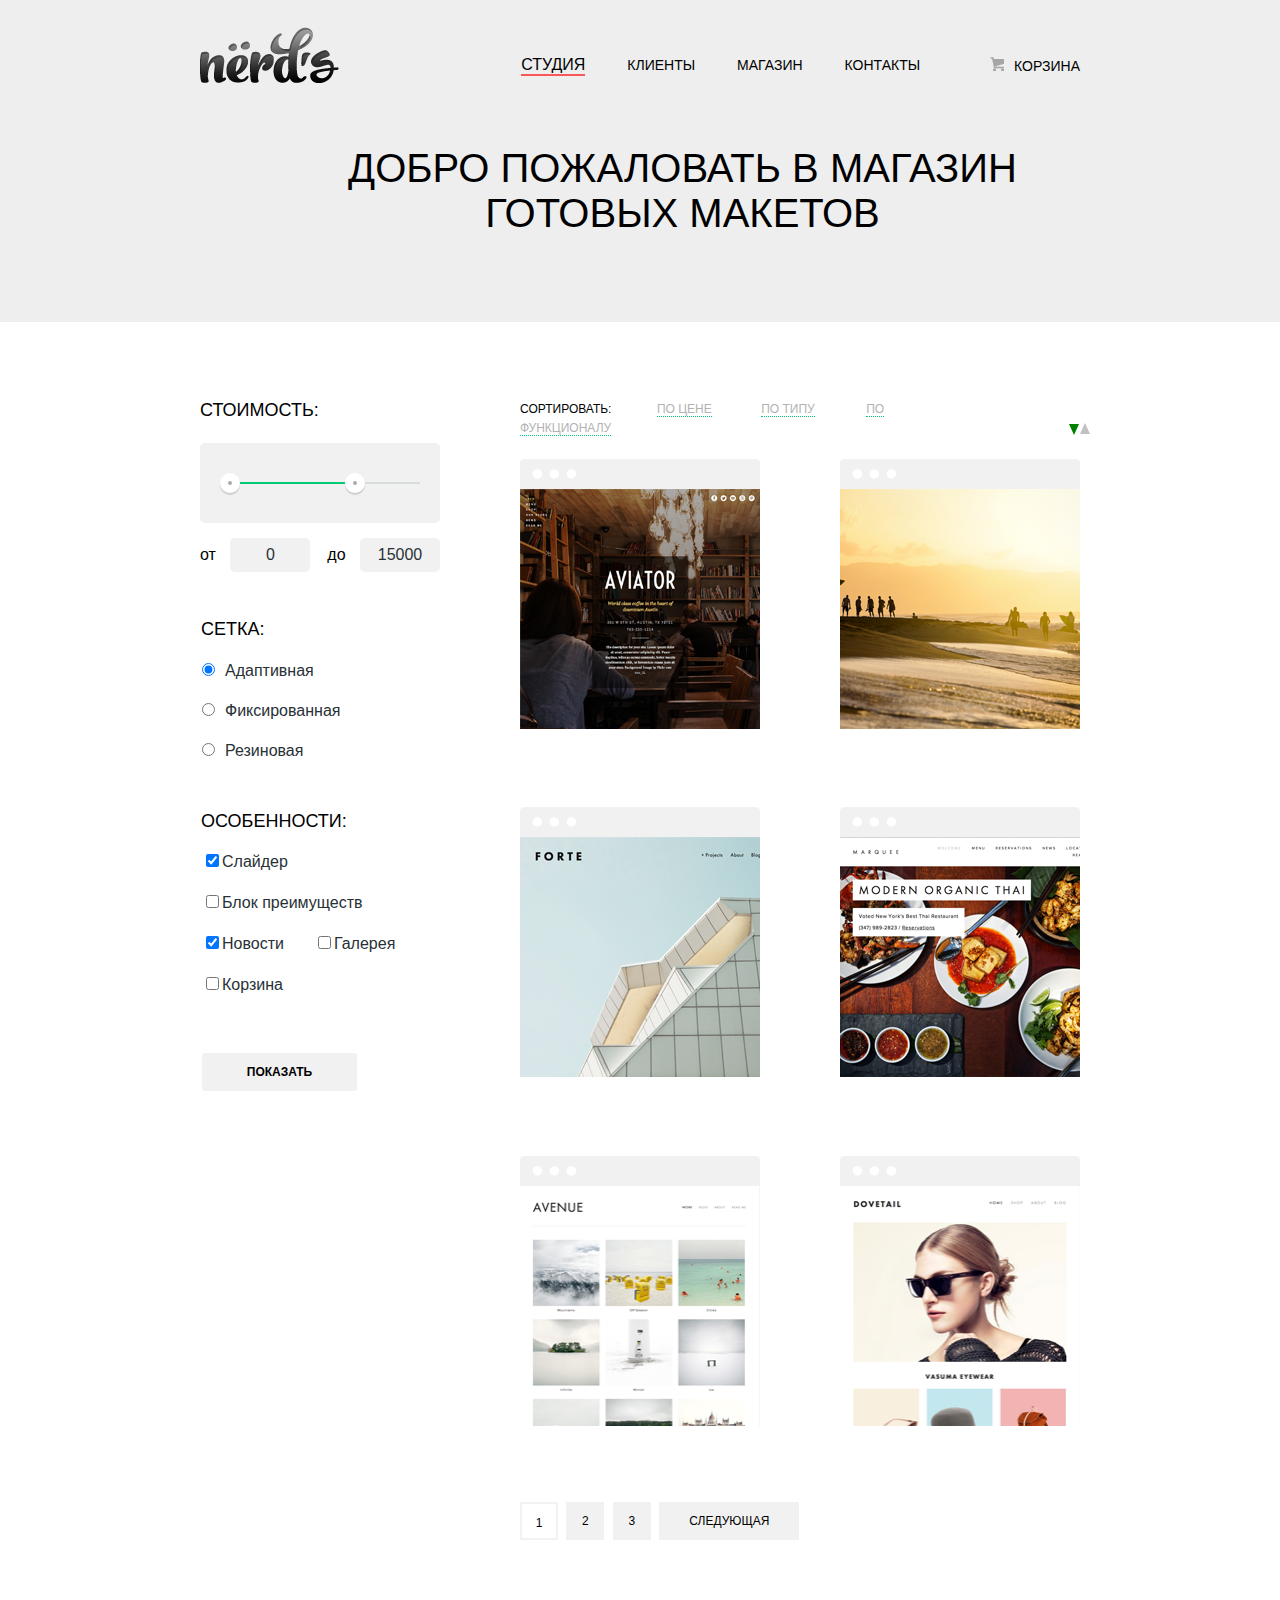
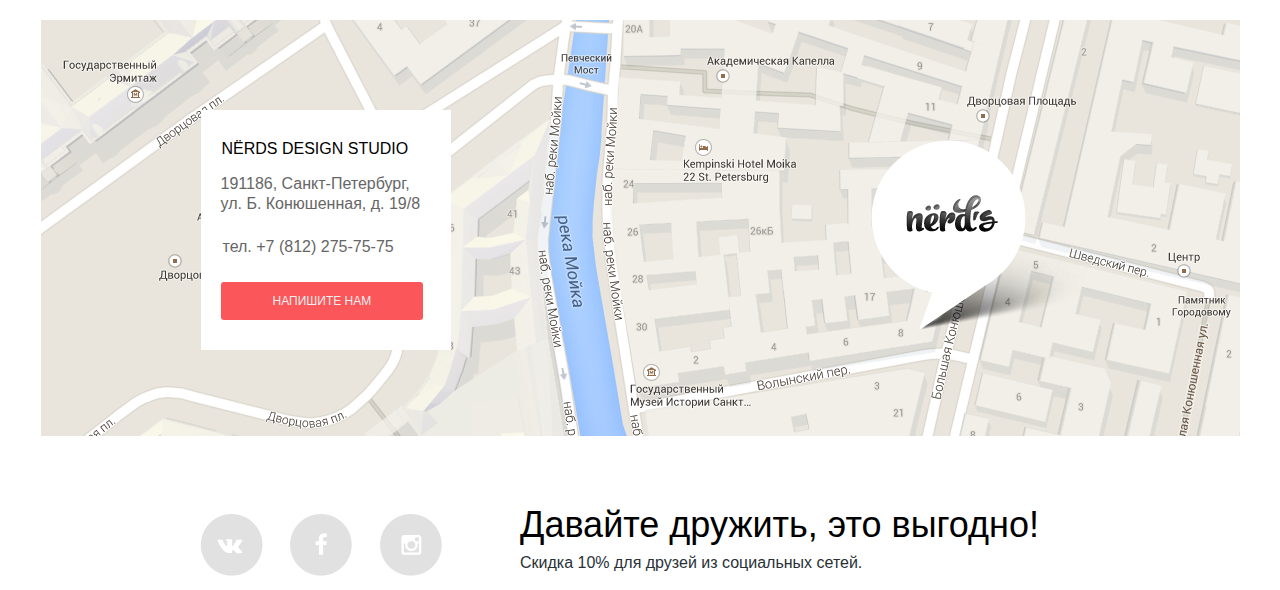
==== commit 04ae0d77: "полный рефакторинг структура разбор SASS на модули добавил картинки оптимизация селекторов и модифик" ====
--- a/inner.html
+++ b/inner.html
@@ -7,18 +7,18 @@
 </head>
 <body>
 <header class="header">
-  <nav class="headerNav">
-    <div class="headerNavLeft">
+  <nav class="header-nav">
+    <div class="header-nav-left">
       <a href="index.html">
         <img src="img/logo-1.png" height="56" width="139" alt="Логотип Nerds">
       </a>
     </div>
-    <div class="headerNavRight">
-      <a class="headerNavItem" href="index.html">Студия</a>
-      <a class="headerNavItem" href="#">Клиенты</a>
-      <a class="headerNavItem-active" href="inner.html">Магазин</a>
-      <a class="headerNavItem" href="#">Контакты</a>
-      <a class="headerNavCart" href="#">Корзина</a>
+    <div class="header-nav-right">
+      <a class="header-nav-item-active" href="index.html">Студия</a>
+      <a class="header-nav-item" href="#">Клиенты</a>
+      <a class="header-nav-item" href="inner.html">Магазин</a>
+      <a class="header-nav-item" href="#">Контакты</a>
+      <a class="header-nav-cart" href="#">Корзина</a>
     </div>
   </nav>
   <h1>Добро пожаловать в магазин готовых макетов</h1>
@@ -144,23 +144,23 @@
 </main>
 <footer class="content">
   <div class="map">
-    <img class="mapPointer" height="190" width="231" src="img/pointer.png" alt="Nerds: указатель">
-    <div class="mapContact">
-      <div class="mapContactTitle">nёrds design studio</div>
-      <div class="mapContactAddress">191186, Санкт-Петербург, ул. Б. Конюшенная, д. 19/8</div>
-      <div class="mapContactPhone">тел. +7 (812) 275-75-75</div>
-      <a class="mapContactBtn btn-md" href="#">напишите нам</a>
+    <img class="map-pointer" src="img/pointer.png" height="190" width="231" alt="Nerds: указатель">
+    <div class="map-contact">
+      <div class="map-contact-title">nёrds design studio</div>
+      <div class="map-contact-address">191186, Санкт-Петербург, ул. Б. Конюшенная, д. 19/8</div>
+      <div class="map-contact-phone">тел. +7 (812) 275-75-75</div>
+      <a class="map-contact-btn btn-md" href="#">напишите нам</a>
     </div>
     <div class="modal-content">
       <button class="modal-content-close" type="button" title="Закрыть">Закрыть</button>
       <form class="write-us-form" action="#" method="post">
         <div class="your-name"><label for=".name">Ваше имя:</label></div>
-        <input class="your-name-input" id=".name" type="text" name="login" placeholder="ПРЕДСТАВЬТЕСЬ, ПОЖАЛУЙСТА">
+        <input class="your-name-input" id=".name" type="text" name="login" placeholder="Представьтесь, пожалуйста">
         <div class="your-e-mail"><label for=".e-mail">Ваш e-mail:</label></div>
-        <input class="your-e-mail-input" id=".e-mail" type="text" name="e-mail" placeholder="ДЛЯ ОТПРАВКИ ОТВЕТА">
+        <input class="your-e-mail-input" id=".e-mail" type="text" name="e-mail" placeholder="Для отправки ответа">
         <div class="text-message"><label for=".textarea">Текст письма:</label></div>
-        <textarea class="text-message-input" id=".textarea" name="message"
-                  placeholder="В СВОБОДНОЙ ФОРМЕ"></textarea>
+        <textarea class="text-message-input" id=".textarea"  name="message"
+                  placeholder="В свободной форме"></textarea>
         <button class="btn-xl" type="submit">Отправить</button>
       </form>
     </div>
--- a/css/style.css
+++ b/css/style.css
@@ -134,7 +134,7 @@
     background: #c29811; }
 
 .sort-btn input[type="submit"] {
-  font-family: "Roboto", sans-serif;
+  font-family: "Roboto", "Arial", sans-serif;
   font-size: 12px;
   font-weight: 600;
   line-height: 18px;
@@ -157,87 +157,95 @@
   width: 880px;
   position: relative;
   min-height: 310px;
-  overflow: hidden;
-  margin-bottom: 3px; }
-  .sliderControls {
-    position: absolute;
-    bottom: 92px;
-    left: 430px;
-    width: 200px;
-    height: 10px;
-    margin-left: -80px;
-    text-align: center;
-    z-index: 10; }
-    .sliderControls label {
-      display: inline-block;
-      width: 4px;
-      height: 4px;
-      margin: 0 3px;
-      vertical-align: top;
-      background: #fff;
-      border: 3px solid white;
-      border-radius: 50%;
-      cursor: pointer; }
-  .sliderWrapper {
-    width: 100%; }
-  .sliderItem {
-    position: absolute;
-    top: 0;
-    left: 0;
-    width: 100%;
-    height: 100%;
-    -webkit-transition: left 1.3s ease;
-    -moz-transition: left 1.3s ease;
-    transition: left 1.3s ease;
-    background: no-repeat 100% 10px; }
-    .sliderItemDescription {
-      width: 470px;
-      padding-top: 5px; }
-      .sliderItemDescription > p {
-        padding-bottom: 19px;
-        margin-top: -10px;
-        font-size: 16px;
-        line-height: 22px;
-        color: #283136; }
-    .sliderItem:nth-child(1) {
-      min-height: 310px;
-      background: url("../img/slider-picture-1.png") no-repeat 100% 14px; }
-    .sliderItem:nth-child(2) {
-      min-height: 310px;
-      background: url("../img/slider-picture-2.png") no-repeat 100% 15px; }
-    .sliderItem:nth-child(3) {
-      min-height: 310px;
-      background: url("../img/slider-picture-3.png") no-repeat 100% -8px; }
-  .slider input[type="radio"] {
-    display: none; }
-
-#btn-1:checked ~ .sliderWrapper .sliderItem:nth-child(1) {
+  overflow: hidden; }
+
+.slider-controls {
+  position: absolute;
+  bottom: 94px;
+  left: 430px;
+  width: 200px;
+  height: 10px;
+  margin-left: -80px;
+  text-align: center;
+  z-index: 10; }
+
+.slider-controls label {
+  display: inline-block;
+  width: 4px;
+  height: 4px;
+  margin: 0 3px;
+  vertical-align: top;
+  background: #fff;
+  border: 3px solid white;
+  border-radius: 50%;
+  cursor: pointer; }
+
+.slider-wrapper {
+  width: 100%; }
+
+.slider-item {
+  position: absolute;
+  top: 0;
+  left: 0;
+  width: 100%;
+  height: 100%;
+  -webkit-transition: left 1.3s ease;
+  -moz-transition: left 1.3s ease;
+  transition: left 1.3s ease;
+  background: no-repeat 100% 10px; }
+
+.slider input[type="radio"] {
+  display: none; }
+
+#btn-1:checked ~ .slider-wrapper .slider-item:nth-child(1) {
   left: 0; }
 
-#btn-1:checked ~ .sliderWrapper .sliderItem:nth-child(2),
-#btn-1:checked ~ .sliderWrapper .sliderItem:nth-child(3) {
+#btn-1:checked ~ .slider-wrapper .slider-item:nth-child(2),
+#btn-1:checked ~ .slider-wrapper .slider-item:nth-child(3) {
   left: 900px; }
 
-#btn-2:checked ~ .sliderWrapper .sliderItem:nth-child(1) {
+#btn-2:checked ~ .slider-wrapper .slider-item:nth-child(1) {
   left: -900px; }
 
-#btn-2:checked ~ .sliderWrapper .sliderItem:nth-child(2) {
+#btn-2:checked ~ .slider-wrapper .slider-item:nth-child(2) {
   left: 0; }
 
-#btn-2:checked ~ .sliderWrapper .sliderItem:nth-child(3) {
+#btn-2:checked ~ .slider-wrapper .slider-item:nth-child(3) {
   left: 900px; }
 
-#btn-3:checked ~ .sliderWrapper .sliderItem:nth-child(1),
-#btn-3:checked ~ .sliderWrapper .sliderItem:nth-child(2) {
+#btn-3:checked ~ .slider-wrapper .slider-item:nth-child(1),
+#btn-3:checked ~ .slider-wrapper .slider-item:nth-child(2) {
   left: -900px; }
 
-#btn-3:checked ~ .sliderWrapper .sliderItem:nth-child(3) {
+#btn-3:checked ~ .slider-wrapper .slider-item:nth-child(3) {
   left: 0; }
 
-#btn-1:checked ~ .sliderControls label[for="btn-1"],
-#btn-2:checked ~ .sliderControls label[for="btn-2"],
-#btn-3:checked ~ .sliderControls label[for="btn-3"] {
+#btn-1:checked ~ .slider-controls label[for="btn-1"],
+#btn-2:checked ~ .slider-controls label[for="btn-2"],
+#btn-3:checked ~ .slider-controls label[for="btn-3"] {
   background: #c1c1c1; }
+
+.slider-item-description {
+  width: 470px; }
+
+.slider-item-description p {
+  padding-bottom: 20px;
+  margin-top: -10px;
+  font-size: 16px;
+  line-height: 22px;
+  color: #283136; }
+
+.slider-item:nth-child(1) {
+  min-height: 310px;
+  background: url("../img/slider-picture-1.png") no-repeat 100% 11px; }
+
+.slider-item:nth-child(2) {
+  min-height: 310px;
+  background: url("../img/slider-picture-2.png") no-repeat 100% 9px; }
+
+.slider-item:nth-child(3) {
+  min-height: 310px;
+  background: url("../img/slider-picture-3.png") no-repeat 100% -10px; }
 
 .features-filter {
   border: none;
@@ -356,77 +364,82 @@
   justify-content: initial;
   align-content: initial;
   align-items: center; }
-  .headerNav {
-    display: flex;
-    width: 880px;
-    margin: 0 auto;
-    flex-flow: row nowrap;
-    justify-content: center;
-    align-content: initial;
-    align-items: center;
-    padding-top: 5px;
-    padding-bottom: 36px; }
-    .headerNavLeft {
-      display: flex;
-      flex: 1;
-      padding-top: 22px; }
-    .headerNavRight {
-      display: flex;
-      flex-flow: row wrap;
-      justify-content: flex-end;
-      align-content: initial;
-      align-items: center;
-      padding-top: 40px; }
-    .headerNavCart {
-      font-size: 14px;
-      margin-left: 70px;
-      cursor: pointer;
-      color: black;
-      position: relative;
-      align-self: flex-end;
-      transition: color 0.3s;
-      border-bottom: 2px solid transparent; }
-      .headerNavCart:hover {
-        color: #fa6064; }
-        .headerNavCart:hover::before {
-          background: url("../img/cart-2.png") no-repeat; }
-      .headerNavCart:focus {
-        color: #fa6064; }
-        .headerNavCart:focus::before {
-          background: url("../img/cart-3.png") no-repeat; }
-      .headerNavCart:active {
-        color: #a8a8a8; }
-        .headerNavCart:active::before {
-          background: url("../img/cart-4.png") no-repeat; }
-      .headerNavCart::before {
-        content: "";
-        background: url("../img/cart-1.png") no-repeat;
-        display: inline-block;
-        width: 14px;
-        height: 14px;
-        vertical-align: baseline;
-        margin-right: 10px; }
-    .headerNavItem {
-      font-size: 14px;
-      margin-left: 42px;
-      border-bottom: 2px solid transparent;
-      color: #000000;
-      transition: color 0.3s; }
-      .headerNavItem:focus, .headerNavItem:hover {
-        color: #fc888b; }
-      .headerNavItem:active {
-        color: #a8a8a8; }
-      .headerNavItem:first-child {
-        margin-left: 0; }
-      .headerNavItem-active {
-        border-bottom: 2px solid #fb565a;
-        margin-left: 45px;
-        color: #000000;
-        transition: color 0.3s; }
-        .headerNavItem-active:focus, .headerNavItem-active:hover {
-          color: #fc888b; }
-        .headerNavItem-active:active {
-          color: #a8a8a8; }
+
+.header-nav {
+  display: flex;
+  width: 880px;
+  margin: 0 auto;
+  flex-flow: row nowrap;
+  justify-content: center;
+  align-content: initial;
+  align-items: center;
+  padding-top: 5px;
+  padding-bottom: 36px; }
+
+.header-nav-left {
+  display: flex;
+  flex: 1;
+  padding-top: 22px; }
+
+.header-nav-right {
+  display: flex;
+  flex-flow: row wrap;
+  justify-content: flex-end;
+  align-content: initial;
+  align-items: center;
+  padding-top: 40px; }
+
+.header-nav-cart {
+  font-size: 14px;
+  margin-left: 70px;
+  cursor: pointer;
+  color: black;
+  position: relative;
+  align-self: flex-end;
+  transition: color 0.3s;
+  border-bottom: 2px solid transparent; }
+  .header-nav-cart:hover {
+    color: #fa6064; }
+    .header-nav-cart:hover::before {
+      background: url("../img/cart-2.png") no-repeat; }
+  .header-nav-cart:focus {
+    color: #fa6064; }
+    .header-nav-cart:focus::before {
+      background: url("../img/cart-3.png") no-repeat; }
+  .header-nav-cart:active {
+    color: #a8a8a8; }
+    .header-nav-cart:active::before {
+      background: url("../img/cart-4.png") no-repeat; }
+  .header-nav-cart::before {
+    content: "";
+    background: url("../img/cart-1.png") no-repeat;
+    display: inline-block;
+    width: 14px;
+    height: 14px;
+    vertical-align: baseline;
+    margin-right: 10px; }
+
+.header-nav-item {
+  font-size: 14px;
+  margin-left: 42px;
+  border-bottom: 2px solid transparent;
+  color: #000000;
+  transition: color 0.3s; }
+  .header-nav-item:focus, .header-nav-item:hover {
+    color: #fc888b; }
+  .header-nav-item:active {
+    color: #a8a8a8; }
+  .header-nav-item:first-child {
+    margin-left: 0; }
+  .header-nav-item-active {
+    border-bottom: 2px solid #fb565a;
+    margin-left: 45px;
+    color: #000000;
+    transition: color 0.3s; }
+    .header-nav-item-active:focus, .header-nav-item-active:hover {
+      color: #fc888b; }
+    .header-nav-item-active:active {
+      color: #a8a8a8; }
 
 .content {
   width: 100%;
@@ -478,7 +491,7 @@
   margin-bottom: 33px;
   color: #283136; }
 
-.shortDescription {
+.short-description {
   display: flex;
   width: 880px;
   margin: 0 auto;
@@ -489,56 +502,70 @@
   padding-top: 60px;
   padding-bottom: 48px;
   border-bottom: 2px solid #eeeeee; }
-  .shortDescriptionOne {
-    flex-basis: 640px; }
-    .shortDescriptionOneHeader > h2 {
-      margin-top: 8px; }
-    .shortDescriptionOneHeader > p {
-      margin-top: -10px;
-      color: #283136;
-      font-size: 16px;
-      line-height: 22px; }
-    .shortDescriptionOneAbout {
-      color: #283136; }
-      .shortDescriptionOneAbout > h4 {
-        font-size: 16px;
-        line-height: 22px;
-        font-weight: 500;
-        margin-top: 42px;
-        margin-bottom: 22px;
-        text-transform: uppercase; }
-      .shortDescriptionOneAbout > ul {
-        list-style: none;
-        padding-left: 0;
-        font-size: 16px;
-        line-height: 22px; }
-        .shortDescriptionOneAbout > ul > li {
-          background: url("../img/list-style.png") no-repeat left center;
-          padding-left: 30px;
-          margin-bottom: 23px; }
-  .shortDescriptionTwo {
-    flex-basis: 240px; }
-    .shortDescriptionTwoLogo {
-      margin-bottom: 65px; }
-      .shortDescriptionTwoLogo > a {
-        flex: 100%;
-        padding-left: 30px; }
-    .shortDescriptionTwoHow {
-      color: #283136; }
-      .shortDescriptionTwoHow > h4 {
-        font-size: 16px;
-        line-height: 22px;
-        font-weight: 500;
-        text-transform: uppercase; }
-      .shortDescriptionTwoHow > ul {
-        list-style: none;
-        padding-left: 0;
-        font-size: 16px;
-        line-height: 22px; }
-        .shortDescriptionTwoHow > ul > li {
-          background: url("../img/list-style.png") no-repeat left center;
-          padding-left: 30px;
-          margin-bottom: 23px; }
+
+.short-description-one {
+  flex-basis: 640px; }
+
+.short-description-one-header > h2 {
+  margin-top: 8px; }
+
+.short-description-one-header > p {
+  margin-top: -10px;
+  color: #283136;
+  font-size: 16px;
+  line-height: 22px; }
+
+.short-description-one-about {
+  color: #283136; }
+
+.short-description-one-about > h4 {
+  font-size: 16px;
+  line-height: 22px;
+  font-weight: 500;
+  margin-top: 42px;
+  margin-bottom: 22px;
+  text-transform: uppercase; }
+
+.short-description-one-about > ul {
+  list-style: none;
+  padding-left: 0;
+  font-size: 16px;
+  line-height: 22px; }
+
+.short-description-one-about > ul > li {
+  background: url("../img/list-style.png") no-repeat left center;
+  padding-left: 30px;
+  margin-bottom: 23px; }
+
+.short-description-two {
+  flex-basis: 240px; }
+
+.short-description-two-logo {
+  margin-bottom: 65px; }
+
+.short-description-two-logo > a {
+  flex: 100%;
+  padding-left: 30px; }
+
+.short-description-two-how {
+  color: #283136; }
+
+.short-description-two-how > h4 {
+  font-size: 16px;
+  line-height: 22px;
+  font-weight: 500;
+  text-transform: uppercase; }
+
+.short-description-two-how > ul {
+  list-style: none;
+  padding-left: 0;
+  font-size: 16px;
+  line-height: 22px; }
+
+.short-description-two-how > ul > li {
+  background: url("../img/list-style.png") no-repeat left center;
+  padding-left: 30px;
+  margin-bottom: 23px; }
 
 .main-date {
   margin-top: 22px;
@@ -606,41 +633,47 @@
   margin-left: auto;
   margin-right: auto;
   margin-bottom: 78px; }
-  .mapPointer {
-    margin-left: 830px;
-    margin-top: 120px; }
-  .mapContact {
-    position: absolute;
-    left: 160px;
-    top: 90px;
-    width: 250px;
-    height: 240px;
-    background-color: white; }
-    .mapContactTitle {
-      font-size: 16px;
-      line-height: 30px;
-      text-transform: uppercase;
-      padding-left: 21px;
-      padding-top: 24px;
-      padding-bottom: 10px; }
-    .mapContactAddress {
-      font-size: 16px;
-      line-height: 20px;
-      color: #666666;
-      font-weight: 400;
-      padding-left: 20px;
-      padding-right: 27px; }
-    .mapContactPhone {
-      font-size: 16px;
-      line-height: 20px;
-      color: #666666;
-      font-weight: 400;
-      padding-left: 22px;
-      padding-right: 27px;
-      padding-top: 23px;
-      padding-bottom: 34px; }
-    .mapContactBtn {
-      margin-left: 20px; }
+
+.map-pointer {
+  margin-left: 830px;
+  margin-top: 120px; }
+
+.map-contact {
+  position: absolute;
+  left: 160px;
+  top: 90px;
+  width: 250px;
+  height: 240px;
+  background-color: white; }
+
+.map-contact-title {
+  font-size: 16px;
+  line-height: 30px;
+  text-transform: uppercase;
+  padding-left: 21px;
+  padding-top: 24px;
+  padding-bottom: 10px; }
+
+.map-contact-address {
+  font-size: 16px;
+  line-height: 20px;
+  color: #666666;
+  font-weight: 400;
+  padding-left: 20px;
+  padding-right: 27px; }
+
+.map-contact-phone {
+  font-size: 16px;
+  line-height: 20px;
+  color: #666666;
+  font-weight: 400;
+  padding-left: 22px;
+  padding-right: 27px;
+  padding-top: 23px;
+  padding-bottom: 34px; }
+
+.map-contact-btn {
+  margin-left: 20px; }
 
 .modal-content {
   position: relative;
@@ -743,6 +776,7 @@
   width: 455px;
   padding-bottom: 93px;
   margin-bottom: 49px;
+  text-transform: uppercase;
   border-radius: 3px;
   border: 2px solid #d7dcde; }
   .text-message-input:hover {
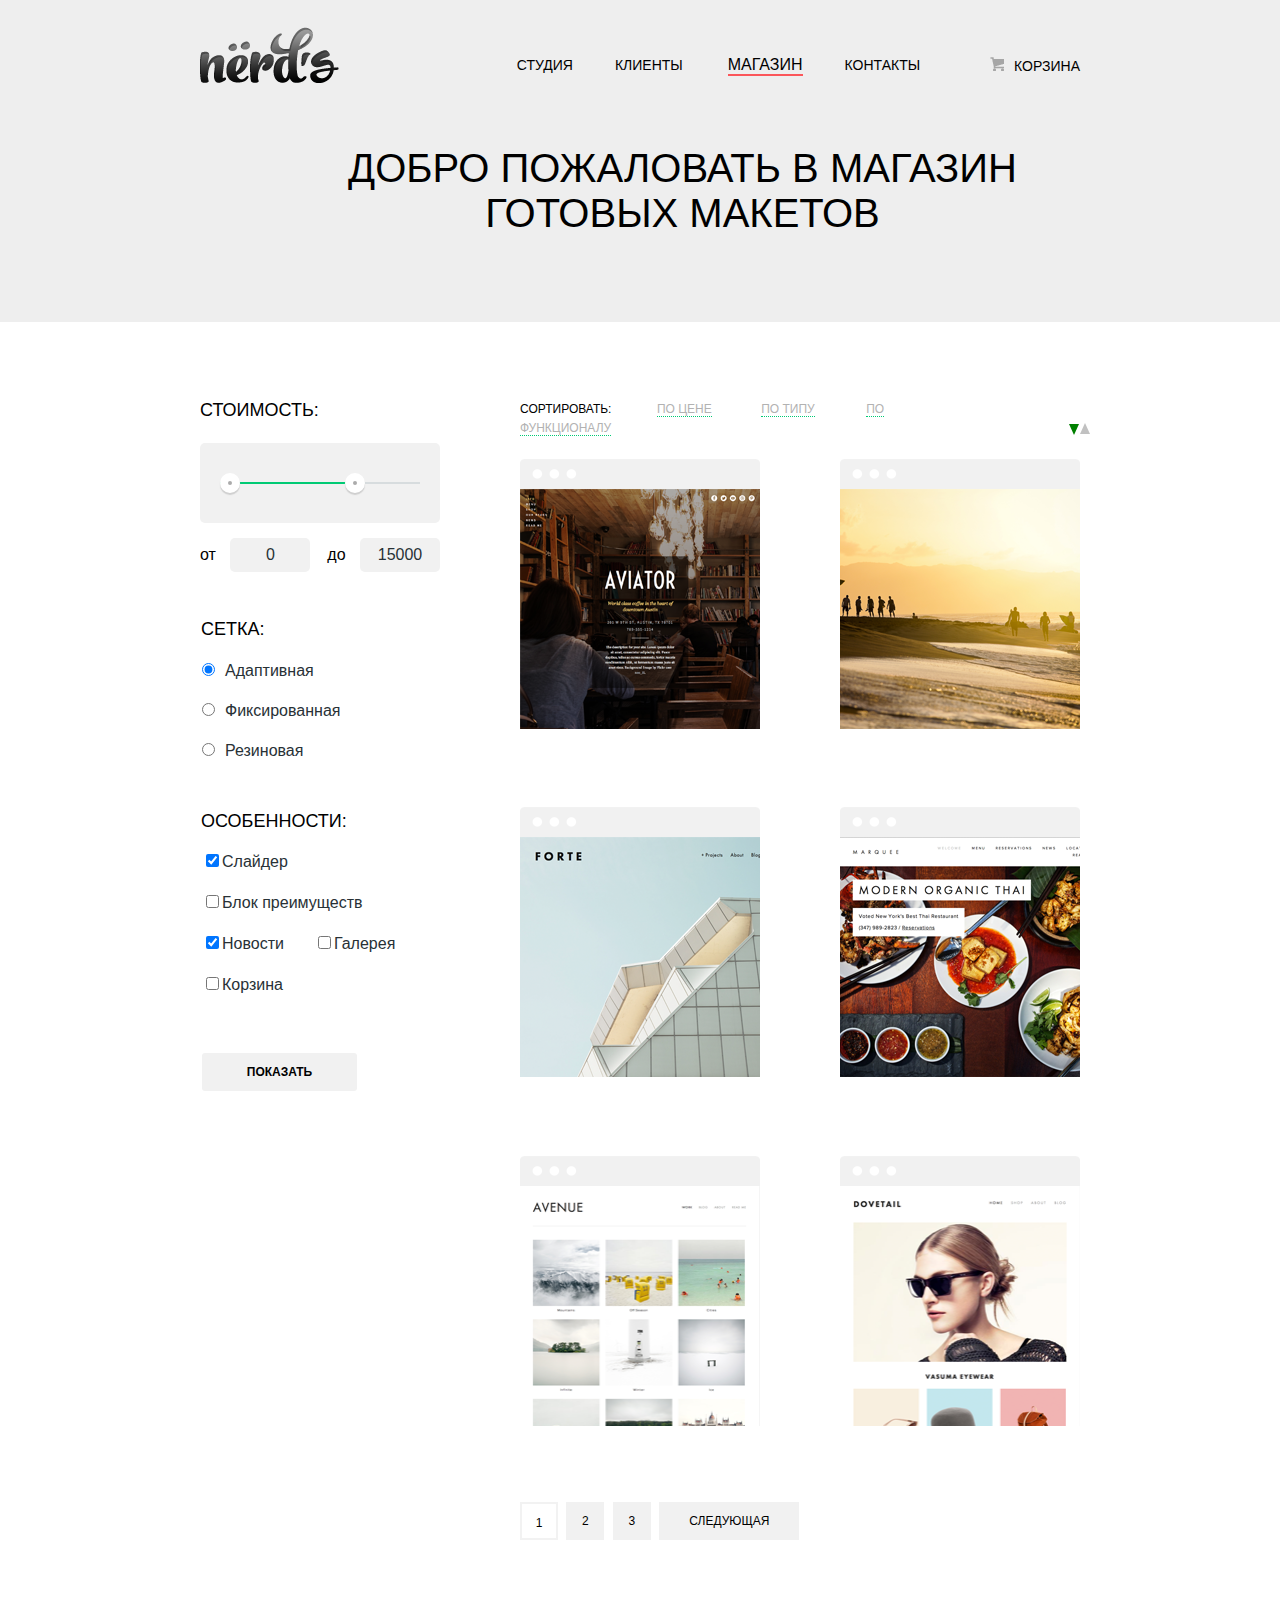
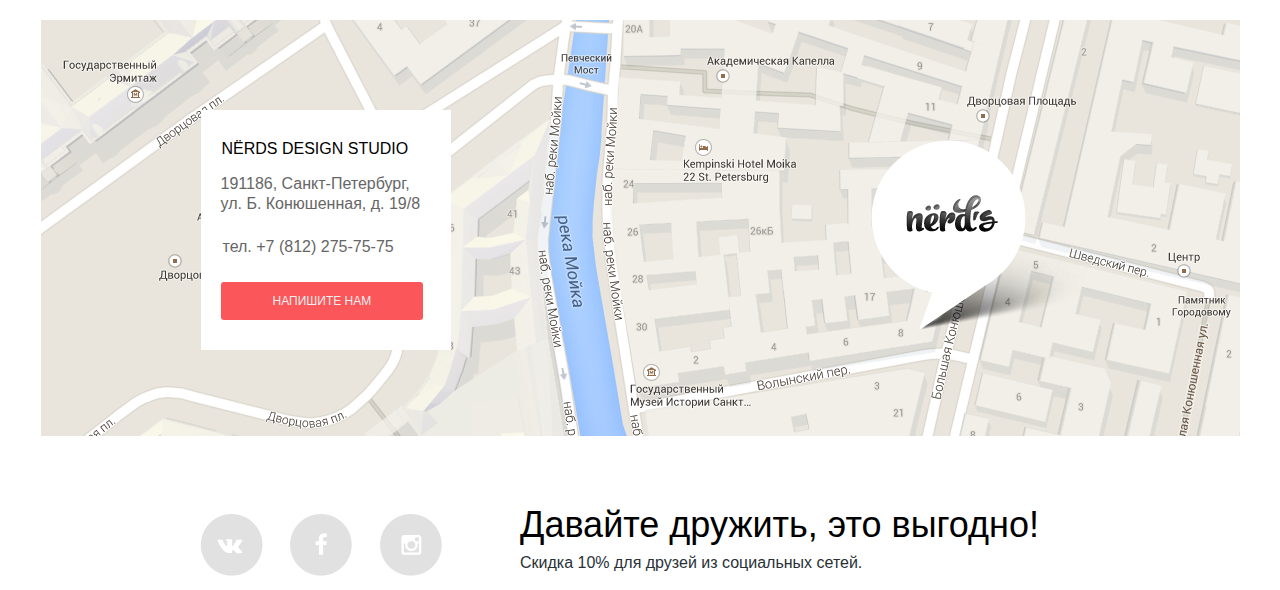
==== commit 787d25cd: "полный рефакторинг структура разбор SASS на модули добавил картинки оптимизация селекторов и модифик" ====
--- a/inner.html
+++ b/inner.html
@@ -14,9 +14,9 @@
       </a>
     </div>
     <div class="header-nav-right">
-      <a class="header-nav-item-active" href="index.html">Студия</a>
+      <a class="header-nav-item" href="index.html">Студия</a>
       <a class="header-nav-item" href="#">Клиенты</a>
-      <a class="header-nav-item" href="inner.html">Магазин</a>
+      <a class="header-nav-item-active" href="inner.html">Магазин</a>
       <a class="header-nav-item" href="#">Контакты</a>
       <a class="header-nav-cart" href="#">Корзина</a>
     </div>
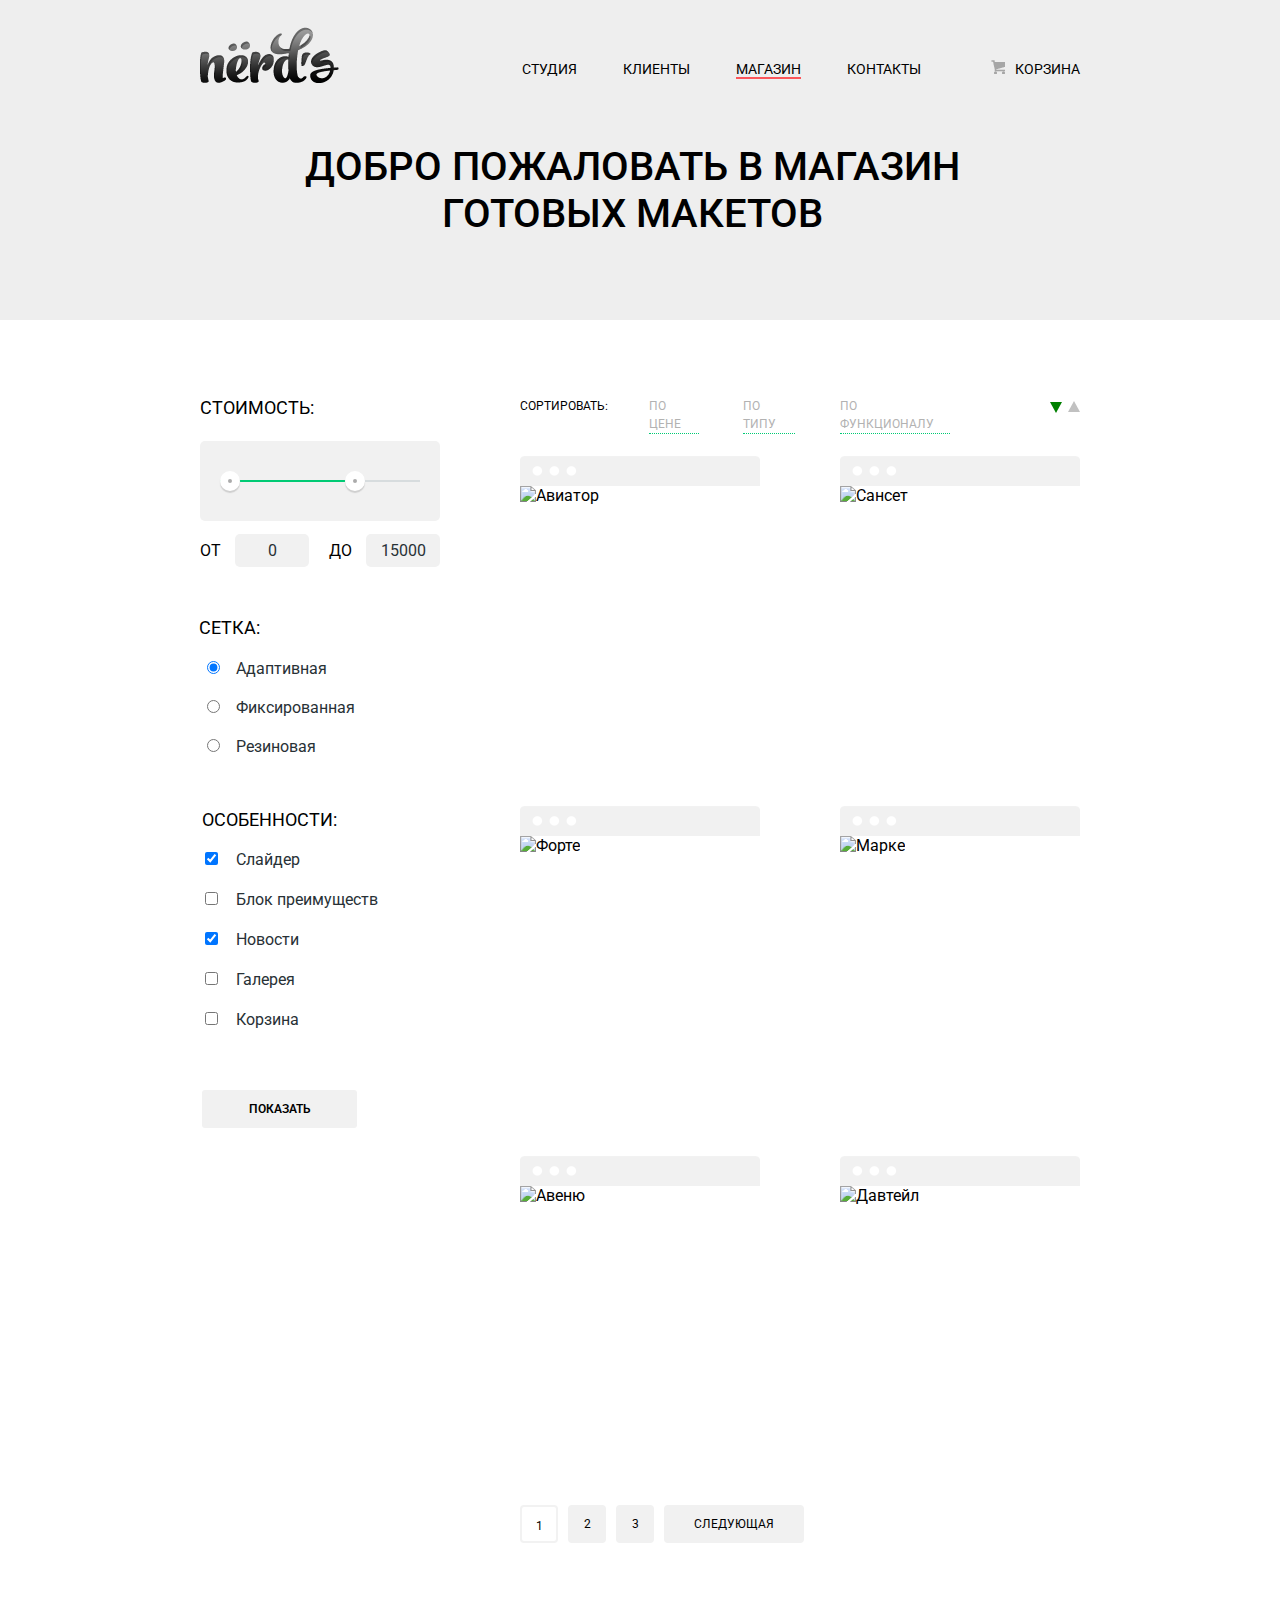
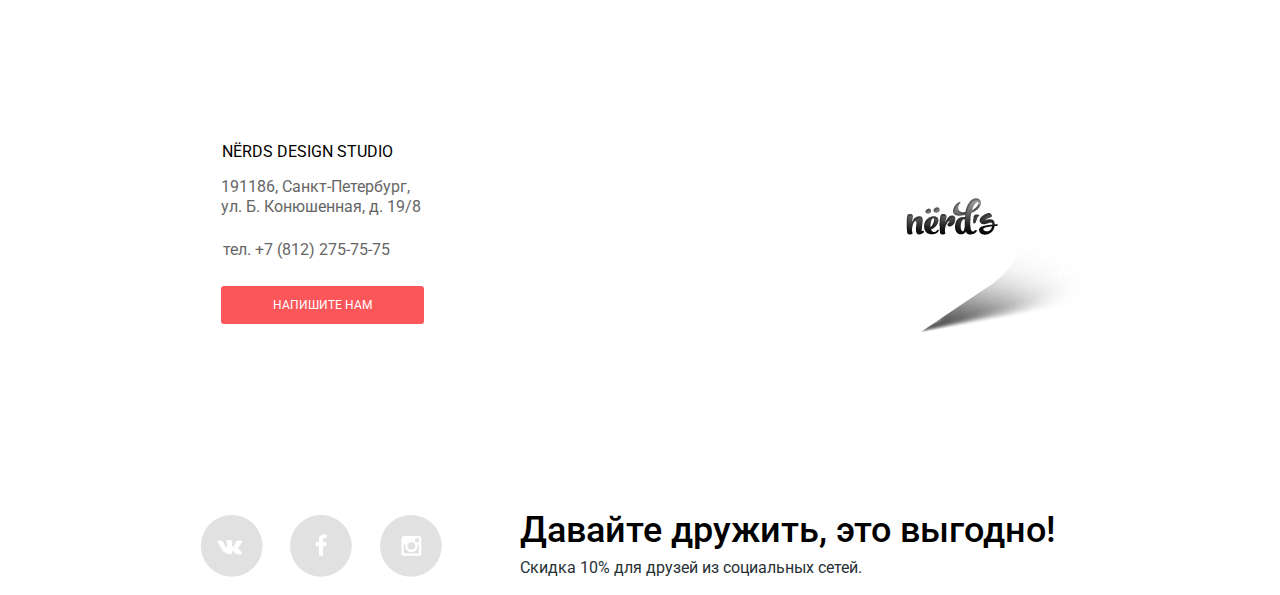
==== commit a1fbd780: "переделка после первой сдачи прописал шрифты поменял фрмат картинок выровнил блоки" ====
--- a/inner.html
+++ b/inner.html
@@ -3,28 +3,32 @@
 <head>
   <meta charset="utf-8">
   <title>HTML Academy: Нёрдс</title>
+  <link href="css/normalize.css" rel="stylesheet" type="text/css"/>
   <link href="css/style.css" rel="stylesheet" type="text/css"/>
+  <link href='https://fonts.googleapis.com/css?family=Roboto:500&subset=latin,cyrillic-ext' rel='stylesheet' type='text/css'>
 </head>
 <body>
 <header class="header">
-  <nav class="header-nav">
-    <div class="header-nav-left">
-      <a href="index.html">
-        <img src="img/logo-1.png" height="56" width="139" alt="Логотип Nerds">
-      </a>
-    </div>
-    <div class="header-nav-right">
-      <a class="header-nav-item" href="index.html">Студия</a>
-      <a class="header-nav-item" href="#">Клиенты</a>
-      <a class="header-nav-item-active" href="inner.html">Магазин</a>
-      <a class="header-nav-item" href="#">Контакты</a>
-      <a class="header-nav-cart" href="#">Корзина</a>
-    </div>
-  </nav>
-  <h1>Добро пожаловать в магазин готовых макетов</h1>
+  <div class="container">
+    <nav class="main-navigation">
+      <div class="header-nav-left">
+        <a href="index.html">
+          <img src="img/logo-1.png" height="56" width="139" alt="Логотип Nerds">
+        </a>
+      </div>
+      <div class="header-nav-right">
+        <a class="header-nav-item" href="index.html">Студия</a>
+        <a class="header-nav-item" href="#">Клиенты</a>
+        <a class="header-nav-item-active">Магазин</a>
+        <a class="header-nav-item" href="#">Контакты</a>
+        <a class="header-nav-cart" href="#">Корзина</a>
+      </div>
+    </nav>
+    <h1>Добро пожаловать в магазин готовых макетов</h1>
+  </div>
 </header>
-<main class="content-inner">
-  <form class="choose-layout-form" action="form.php" method="GET">
+<main class="inner-container">
+  <form class="choose-layout-form" action="#" method="GET">
     <h3>Стоимость:</h3>
     <div class="range-filter">
       <div class="range-controls">
@@ -85,52 +89,52 @@
       </a>
     </div>
     <div class="layout-images">
-      <div class="layout-image-1">
-        <img src="img/layout-aviator.png" height="240" width="240" alt="Авиатор">
-        <div class="aviator">
+      <div class="layout-image">
+        <img src="img/layout-aviator.jpg" height="240" width="240" alt="Авиатор">
+        <div class="layout-image-item">
           <h5>AVIATOR</h5>
           <p>Интернет-магазин<br> с личным кабинетом</p>
-          <a class="btn-sm">8000 р.</a>
+          <a class="btn-sm" href="#">8000 р.</a>
         </div>
       </div>
-      <div class="layout-image-2">
-        <img src="img/layout-sunset.png" height="240" width="240" alt="Сансет">
-        <div class="sunset">
+      <div class="layout-image">
+        <img src="img/layout-sunset.jpg" height="240" width="240" alt="Сансет">
+        <div class="layout-image-item">
           <h5>SUNSET</h5>
           <p>Интернет-магазин<br> с личным кабинетом</p>
-          <a class="btn-sm">8000 р.</a>
+          <a class="btn-sm" href="#">8000 р.</a>
         </div>
       </div>
-      <div class="layout-image-3">
-        <img src="img/layout-forte.png" height="240" width="240" alt="Форте">
-        <div class="forte">
+      <div class="layout-image">
+        <img src="img/layout-forte.jpg" height="240" width="240" alt="Форте">
+        <div class="layout-image-item">
           <h5>FORTE</h5>
           <p>Интернет-магазин<br> с личным кабинетом</p>
-          <a class="btn-sm">8000 р.</a>
+          <a class="btn-sm" href="#">8000 р.</a>
         </div>
       </div>
-      <div class="layout-image-4">
-        <img src="img/layout-marquee.png" height="240" width="240" alt="Марке">
-        <div class="marquee">
+      <div class="layout-image">
+        <img src="img/layout-marquee.jpg" height="240" width="240" alt="Марке">
+        <div class="layout-image-item">
           <h5>MARQUEE</h5>
           <p>Интернет-магазин<br> с личным кабинетом</p>
-          <a class="btn-sm">8000 р.</a>
+          <a class="btn-sm" href="#">8000 р.</a>
         </div>
       </div>
-      <div class="layout-image-5" >
-        <img src="img/layout-avenue.png" height="240" width="240" alt="Авеню">
-        <div class="avenue">
+      <div class="layout-image">
+        <img src="img/layout-avenue.jpg" height="240" width="239" alt="Авеню">
+        <div class="layout-image-item">
           <h5>AVENUE</h5>
           <p>Интернет-магазин<br> с личным кабинетом</p>
-          <a class="btn-sm">8000 р.</a>
+          <a class="btn-sm" href="#">8000 р.</a>
         </div>
       </div>
-      <div class="layout-image-6">
-        <img src="img/layout-dovetail.png" height="240" width="240" alt="Давтейл">
-        <div class="dovetail">
+      <div class="layout-image">
+        <img src="img/layout-dovetail.jpg" height="240" width="239" alt="Давтейл">
+        <div class="layout-image-item">
           <h5>DOVETEIL</h5>
           <p>Интернет-магазин<br> с личным кабинетом</p>
-          <a class="btn-sm">8000 р.</a>
+          <a class="btn-sm" href="#">8000 р.</a>
         </div>
       </div>
     </div>
@@ -142,7 +146,7 @@
     </div>
   </div>
 </main>
-<footer class="content">
+<footer class="container">
   <div class="map">
     <img class="map-pointer" src="img/pointer.png" height="190" width="231" alt="Nerds: указатель">
     <div class="map-contact">
@@ -150,19 +154,6 @@
       <div class="map-contact-address">191186, Санкт-Петербург, ул. Б. Конюшенная, д. 19/8</div>
       <div class="map-contact-phone">тел. +7 (812) 275-75-75</div>
       <a class="map-contact-btn btn-md" href="#">напишите нам</a>
-    </div>
-    <div class="modal-content">
-      <button class="modal-content-close" type="button" title="Закрыть">Закрыть</button>
-      <form class="write-us-form" action="#" method="post">
-        <div class="your-name"><label for=".name">Ваше имя:</label></div>
-        <input class="your-name-input" id=".name" type="text" name="login" placeholder="Представьтесь, пожалуйста">
-        <div class="your-e-mail"><label for=".e-mail">Ваш e-mail:</label></div>
-        <input class="your-e-mail-input" id=".e-mail" type="text" name="e-mail" placeholder="Для отправки ответа">
-        <div class="text-message"><label for=".textarea">Текст письма:</label></div>
-        <textarea class="text-message-input" id=".textarea"  name="message"
-                  placeholder="В свободной форме"></textarea>
-        <button class="btn-xl" type="submit">Отправить</button>
-      </form>
     </div>
   </div>
   <div class="social">
@@ -177,6 +168,19 @@
     </div>
   </div>
 </footer>
+<div class="modal-content">
+  <button class="modal-content-close" type="button" title="Закрыть">Закрыть</button>
+  <form class="write-us-form" action="#" method="post">
+    <div class="your-name"><label for="name">Ваше имя:</label></div>
+    <input class="your-name-input" id="name" type="text" name="login" placeholder="Представьтесь, пожалуйста">
+    <div class="your-e-mail"><label for="e-mail">Ваш e-mail:</label></div>
+    <input class="your-e-mail-input" id="e-mail" type="text" name="e-mail" placeholder="Для отправки ответа">
+    <div class="text-message"><label for="textarea">Текст письма:</label></div>
+        <textarea class="text-message-input" id="textarea"  name="message"
+                  placeholder="В свободной форме"></textarea>
+    <button class="btn-xl" type="submit">Отправить</button>
+  </form>
+</div>
 <script src="js/script.js"></script>
-  </body>
+</body>
 </html>
--- a/css/style.css
+++ b/css/style.css
@@ -1,38 +1,34 @@
-@charset "UTF-8";
 body {
   font-family: "Roboto", "Arial", sans-serif;
-  font-weight: normal;
+  font-weight: normal; }
+
+h1 {
+  color: #000000;
   margin: 0 auto;
-  width: 100%;
-  min-width: 880px; }
-
-main {
-  background: #ffffff;
-  width: auto; }
-
-h1 {
-  margin: 0;
   font-size: 40px;
-  width: 710px;
   text-align: center;
-  padding-bottom: 86px;
-  padding-top: 23px;
-  margin-left: 85px;
+  padding-left: 29px;
+  padding-right: 45px;
+  padding-bottom: 83px;
+  padding-top: 18px;
   font-weight: 500;
   text-transform: uppercase; }
 
 h2 {
+  color: #000000;
   font-size: 36px;
   line-height: 36px;
   font-weight: 500; }
 
 h3 {
+  color: #000000;
   font-size: 18px;
   line-height: 30px;
   text-transform: uppercase;
   font-weight: 400; }
 
 legend {
+  color: #000000;
   margin-left: -3px;
   margin-bottom: 10px;
   font-size: 18px;
@@ -40,98 +36,85 @@
   text-transform: uppercase;
   font-weight: 400; }
 
-header {
-  background: #eeeeee;
-  width: auto; }
-
 a {
   text-transform: uppercase;
   text-decoration: none; }
 
 .btn-sm {
   border-radius: 3px;
-  color: #eeeeee;
+  color: #ffffff;
   background: #fb565a;
   font-size: 12px;
   padding: 11px 40px;
   cursor: pointer;
-  transition: background-color 0.3s; }
+  transition: background-color 0.3s;
+  line-height: 18px; }
   .btn-sm:focus, .btn-sm:hover {
-    background: #fa2429; }
+    background: #d6494d; }
   .btn-sm:active {
-    background: #e6050b; }
+    background: #b63538; }
 .btn-md {
   border-radius: 3px;
-  color: #eeeeee;
+  color: #ffffff;
   background: #fb565a;
   font-size: 12px;
   padding: 12px 52px;
   cursor: pointer;
   transition: background-color 0.3s; }
   .btn-md:focus, .btn-md:hover {
-    background: #fa2429; }
+    background: #d6494d; }
   .btn-md:active {
-    background: #e6050b; }
+    background: #b63538; }
 .btn-lg {
   border-radius: 3px;
-  color: #eeeeee;
+  color: #ffffff;
   background: #fb565a;
   font-size: 12px;
   padding: 11px 70px;
   cursor: pointer;
   transition: background-color 0.3s; }
   .btn-lg:focus, .btn-lg:hover {
-    background: #fa2429; }
+    background: #d6494d; }
   .btn-lg:active {
-    background: #e6050b; }
+    background: #b63538; }
 .btn-xl {
   border-radius: 3px;
-  color: #eeeeee;
+  color: #ffffff;
   background: #fb565a;
   font-size: 12px;
   padding: 11px 180px;
   cursor: pointer;
   transition: background-color 0.3s; }
   .btn-xl:focus, .btn-xl:hover {
-    background: #fa2429; }
+    background: #d6494d; }
   .btn-xl:active {
-    background: #e6050b; }
+    background: #b63538; }
 .btn-green {
+  color: #ffffff;
+  transition: background-color 0.3s;
+  background-color: #00ca74;
+  cursor: pointer;
+  padding: 11px 42px;
+  font-size: 12px;
   border-radius: 3px;
-  color: #eeeeee;
-  background: #00ca74;
-  font-size: 12px;
-  padding: 11px 40px;
-  cursor: pointer;
-  transition: background-color 0.3s; }
-  .btn-green:focus, .btn-green:hover {
-    background: #009757; }
+  line-height: 18px; }
+  .btn-green:hover, .btn-green:focus {
+    background-color: #01a25e; }
   .btn-green:active {
-    background: #006439; }
+    background-color: #009053; }
 .btn-yellow {
+  color: #ffffff;
+  transition: background-color 0.3s;
+  background-color: #efc84a;
+  cursor: pointer;
+  padding: 11px 42px;
+  font-size: 12px;
   border-radius: 3px;
-  color: #eeeeee;
-  background: #efc84a;
-  font-size: 12px;
-  padding: 11px 40px;
-  cursor: pointer;
-  transition: background-color 0.3s; }
-  .btn-yellow:focus, .btn-yellow:hover {
-    background: #ebba1b; }
+  line-height: 18px; }
+  .btn-yellow:hover, .btn-yellow:focus {
+    background-color: #d6ae2c; }
   .btn-yellow:active {
-    background: #c29811; }
-.btn-graphite {
-  border-radius: 3px;
-  color: #eeeeee;
-  background: #efc84a;
-  font-size: 12px;
-  padding: 12px 20px;
-  cursor: pointer;
-  transition: background-color 0.3s; }
-  .btn-graphite:focus, .btn-graphite:hover {
-    background: #ebba1b; }
-  .btn-graphite:active {
-    background: #c29811; }
+    background-color: #c09b24; }
 
 .sort-btn input[type="submit"] {
   font-family: "Roboto", "Arial", sans-serif;
@@ -161,8 +144,8 @@
 
 .slider-controls {
   position: absolute;
-  bottom: 94px;
-  left: 430px;
+  bottom: 93px;
+  left: 412px;
   width: 200px;
   height: 10px;
   margin-left: -80px;
@@ -229,11 +212,11 @@
   width: 470px; }
 
 .slider-item-description p {
+  color: #283136;
   padding-bottom: 20px;
   margin-top: -10px;
   font-size: 16px;
-  line-height: 22px;
-  color: #283136; }
+  line-height: 22px; }
 
 .slider-item:nth-child(1) {
   min-height: 310px;
@@ -249,24 +232,27 @@
 
 .features-filter {
   border: none;
-  display: -webkit-box;
-  display: -webkit-flex;
-  display: -ms-flexbox;
   display: flex;
   flex-wrap: wrap;
-  padding-left: 0;
-  margin-top: -5px; }
+  padding-left: 3px;
+  margin-top: -2px; }
 
 .features-filter-item {
   font-size: 16px;
   line-height: 20px;
   color: #283136;
-  margin-bottom: 20px;
-  margin-right: 30px; }
+  margin-bottom: 20px; }
   .features-filter-item:hover {
     color: #000000; }
 
+.features-filter input[type="checkbox"] {
+  margin-right: 18px; }
+
+.features-filter label {
+  margin-right: 20px; }
+
 .range-filter {
+  color: #000000;
   width: 240px; }
 
 .range-controls {
@@ -307,9 +293,12 @@
   left: 145px; }
 
 .price-controls label {
+  margin-top: -2px;
+  line-height: 22px;
   font-size: 16px;
   display: inline-block;
-  width: 50%; }
+  width: 50%;
+  text-transform: uppercase; }
 
 .price-controls {
   font-size: 0; }
@@ -322,7 +311,7 @@
   font-size: 16px;
   width: 60px;
   margin-left: 10px;
-  padding: 8px 10px;
+  padding: 7px 7px;
   text-align: center;
   color: #283136;
   border: none;
@@ -331,6 +320,7 @@
   background: #f1f1f1; }
 
 .sort-radio {
+  color: #000000;
   font-size: 12px;
   line-height: 18px;
   text-transform: uppercase;
@@ -338,16 +328,16 @@
   list-style: none; }
 
 .grid-radio {
-  margin-top: 42px;
+  margin-top: 46px;
   padding-bottom: 31px;
   border: none;
-  padding-left: 0;
-  margin-top: 42; }
+  padding-left: 0; }
 
 .grid-radio-item {
+  padding-left: 5px;
+  color: #283136;
   font-size: 16px;
   line-height: 20px;
-  color: #283136;
   margin-bottom: 19px; }
   .grid-radio-item:hover {
     color: #000000; }
@@ -355,6 +345,9 @@
 .grid-radio input[type="radio"] {
   margin-left: auto;
   margin-right: 10px; }
+
+.grid-radio label {
+  padding-left: 6px; }
 
 .header {
   width: 100%;
@@ -365,21 +358,25 @@
   align-content: initial;
   align-items: center; }
 
-.header-nav {
+.main-navigation {
   display: flex;
   width: 880px;
+  height: 78px;
+  padding-top: 5px;
+  padding-bottom: 42px;
   margin: 0 auto;
   flex-flow: row nowrap;
   justify-content: center;
   align-content: initial;
-  align-items: center;
-  padding-top: 5px;
-  padding-bottom: 36px; }
+  align-items: center; }
 
 .header-nav-left {
   display: flex;
   flex: 1;
   padding-top: 22px; }
+
+.header-nav-left a {
+  padding-top: 4px; }
 
 .header-nav-right {
   display: flex;
@@ -387,7 +384,7 @@
   justify-content: flex-end;
   align-content: initial;
   align-items: center;
-  padding-top: 40px; }
+  padding-top: 51px; }
 
 .header-nav-cart {
   font-size: 14px;
@@ -421,7 +418,7 @@
 
 .header-nav-item {
   font-size: 14px;
-  margin-left: 42px;
+  margin-left: 46px;
   border-bottom: 2px solid transparent;
   color: #000000;
   transition: color 0.3s; }
@@ -433,7 +430,8 @@
     margin-left: 0; }
   .header-nav-item-active {
     border-bottom: 2px solid #fb565a;
-    margin-left: 45px;
+    margin-left: 46px;
+    font-size: 14px;
     color: #000000;
     transition: color 0.3s; }
     .header-nav-item-active:focus, .header-nav-item-active:hover {
@@ -442,14 +440,21 @@
       color: #a8a8a8; }
 
 .content {
-  width: 100%;
-  display: flex;
+  width: auto; }
+
+.container {
+  display: flex;
+  width: 880px;
+  padding: 0 10px;
+  margin: 0 auto;
   flex-flow: column nowrap;
-  align-items: center;
-  display: -ms-flexbox; }
-
-.content-inner {
+  justify-content: center;
+  align-content: initial;
+  align-items: center; }
+
+.inner-container {
   width: 880px;
+  padding: 0 10px;
   margin: auto;
   display: flex;
   flex-flow: wrap;
@@ -495,22 +500,19 @@
   display: flex;
   width: 880px;
   margin: 0 auto;
-  justify-content: space-between;
-  align-content: initial;
-  align-items: center;
   flex-flow: row;
   padding-top: 60px;
-  padding-bottom: 48px;
+  padding-bottom: 50px;
   border-bottom: 2px solid #eeeeee; }
 
 .short-description-one {
   flex-basis: 640px; }
 
 .short-description-one-header > h2 {
-  margin-top: 8px; }
+  margin-top: 11px; }
 
 .short-description-one-header > p {
-  margin-top: -10px;
+  margin-top: -11px;
   color: #283136;
   font-size: 16px;
   line-height: 22px; }
@@ -532,10 +534,12 @@
   font-size: 16px;
   line-height: 22px; }
 
-.short-description-one-about > ul > li {
+.short-description-one-about p {
   background: url("../img/list-style.png") no-repeat left center;
-  padding-left: 30px;
-  margin-bottom: 23px; }
+  padding-left: 36px;
+  margin-bottom: 21px; }
+  .short-description-one-about p:last-child {
+    padding-top: 1px; }
 
 .short-description-two {
   flex-basis: 240px; }
@@ -543,7 +547,7 @@
 .short-description-two-logo {
   margin-bottom: 65px; }
 
-.short-description-two-logo > a {
+.short-description-two-logo > img {
   flex: 100%;
   padding-left: 30px; }
 
@@ -562,13 +566,18 @@
   font-size: 16px;
   line-height: 22px; }
 
-.short-description-two-how > ul > li {
+.short-description-two-how p {
   background: url("../img/list-style.png") no-repeat left center;
-  padding-left: 30px;
-  margin-bottom: 23px; }
+  padding-left: 37px;
+  margin-bottom: 21px; }
+  .short-description-two-how p:last-child {
+    padding-top: 1px; }
 
 .main-date {
-  margin-top: 22px;
+  color: #000000;
+  margin-top: 25px;
+  margin-left: 3px;
+  line-height: 19px;
   position: relative;
   text-align: center;
   text-transform: uppercase; }
@@ -594,45 +603,30 @@
   align-items: center;
   list-style-type: none;
   padding-top: 40px;
-  padding-bottom: 27px;
-  margin-bottom: 87px;
+  padding-bottom: 32px;
+  margin-bottom: 63px;
   border-bottom: 2px solid #eeeeee; }
 
-.glukhanko {
-  background: url("../img/glukhanko-logo.png") no-repeat;
-  width: 198px;
-  height: 37px;
-  display: flex;
+.partners-logo a {
+  opacity: 0.2; }
+  .partners-logo a:hover, .partners-logo a:active {
+    opacity: 1; }
+
+.partners-logo a:nth-child(1) {
   margin-left: 13px; }
-  .glukhanko:hover, .glukhanko:focus {
-    background: url("../img/glukhanko-logo-hover.png") no-repeat; }
-
-.html-academy {
-  background: url("../img/htmlacademy-logo.png") no-repeat;
-  width: 199px;
-  height: 68px;
-  display: flex;
+
+.partners-logo a:nth-child(2) {
   margin-left: 121px; }
-  .html-academy:hover, .html-academy:focus {
-    background: url("../img/htmlacademy-logo-hover.png") no-repeat; }
-
-.borodinski {
-  background: url("../img/borodinski-logo.png") no-repeat;
-  width: 209px;
-  height: 98px;
-  display: flex;
-  margin-left: 121px; }
-  .borodinski:hover, .borodinski:focus {
-    background: url("../img/borodinski-logo-hover.png") no-repeat; }
+
+.partners-logo a:nth-child(3) {
+  margin-left: 123px; }
 
 .map {
   position: relative;
-  background: url("../img/map.png") no-repeat;
+  background: url("../img/map.jpg") no-repeat;
   width: 1199px;
   height: 416px;
-  margin-left: auto;
-  margin-right: auto;
-  margin-bottom: 78px; }
+  margin-bottom: 76px; }
 
 .map-pointer {
   margin-left: 830px;
@@ -676,9 +670,9 @@
   margin-left: 20px; }
 
 .modal-content {
-  position: relative;
-  top: -84%;
-  left: 23%;
+  position: fixed;
+  left: 30%;
+  top: 20%;
   font-size: 16px;
   line-height: 18px;
   width: 470px;
@@ -731,6 +725,11 @@
 .write-us-form {
   display: flex;
   flex-wrap: wrap; }
+
+.write-us-form label {
+  color: #000000;
+  font-size: 16px;
+  line-height: 18px; }
 
 .your-name {
   order: 1;
@@ -806,16 +805,21 @@
 
 .icons {
   display: flex;
+  justify-content: flex-start;
   flex-basis: 320px;
   list-style: none; }
 
+.icons a {
+  margin-right: 27px; }
+
 .discount {
+  color: #000000;
   display: flex;
   flex-basis: 560px;
   flex-wrap: wrap; }
   .discount > h2 {
     margin: 0;
-    margin-top: -7px; }
+    margin-top: -3px; }
   .discount > p {
     margin-top: 9px;
     color: #283136;
@@ -836,8 +840,7 @@
   background: url("../img/face.png") no-repeat;
   width: 63px;
   height: 62px;
-  display: flex;
-  margin-left: 27px; }
+  display: flex; }
   .facebook:hover, .facebook:focus {
     background: url("../img/face-hover.png") no-repeat; }
   .facebook:active {
@@ -847,16 +850,16 @@
   background: url("../img/insta.png") no-repeat;
   width: 63px;
   height: 62px;
-  display: flex;
-  margin-left: 27px; }
+  display: flex; }
   .instagram:hover, .instagram:focus {
     background: url("../img/insta-hover.png") no-repeat; }
   .instagram:active {
     background: url("../img/insta-click.png") no-repeat; }
 
-/*╤Б╨║╨╕╨┤╨║╨╕/* */
 .sort-type {
-  position: relative; }
+  display: flex;
+  width: 560px;
+  margin-bottom: 22px; }
 
 .sort-type-title {
   font-size: 12px;
@@ -879,38 +882,38 @@
     border-bottom: none; }
 
 .sort-type a:nth-child(2) {
+  margin-right: 44px; }
+
+.sort-type a:nth-child(3) {
   margin-right: 45px; }
 
-.sort-type a:nth-child(3) {
-  margin-right: 47px; }
-
 .sort-type a:nth-child(4) {
-  margin-right: 103px; }
-
-/*sort-direction */
+  margin-right: 96px; }
+
+.sort-type a:nth-child(5) {
+  border-bottom: none; }
+
 .sort-direction-up {
-  position: relative;
-  left: 100%;
-  top: -14px;
+  margin-left: 22px;
+  margin-top: 4px;
   width: 0;
   height: 0;
   border-bottom: 11px solid #c1c1c1;
-  border-left: 5px solid transparent;
-  border-right: 5px solid transparent; }
+  border-left: 6px solid transparent;
+  border-right: 6px solid transparent; }
   .sort-direction-up:hover, .sort-direction-up:focus {
     border-bottom: 11px solid #b5b5b5; }
   .sort-direction-up:active {
     border-bottom: 11px solid #000000; }
 
 .sort-direction-down {
-  position: relative;
-  left: 98%;
-  top: -24px;
+  margin-top: -10px;
+  margin-left: 4px;
   width: 0;
   height: 0;
   border-top: 11px solid #c1c1c1;
-  border-left: 5px solid transparent;
-  border-right: 5px solid transparent; }
+  border-left: 6px solid transparent;
+  border-right: 6px solid transparent; }
   .sort-direction-down:hover, .sort-direction-down:focus {
     border-top: 11px solid #b5b5b5; }
   .sort-direction-down:active {
@@ -920,79 +923,24 @@
   border-top: 11px solid green; }
 
 .layout-images {
-  min-height: 965px;
-  margin-bottom: 78px; }
-
-.layout-image-1 {
+  margin-bottom: -1px; }
+
+.layout-image {
   position: relative;
   padding-top: 30px;
   background: url("../img/pictures-header-1.png") no-repeat;
   width: 240px;
   height: 220px;
-  margin-bottom: 80px;
+  margin-bottom: 100px; }
+  .layout-image:hover {
+    background: url("../img/pictures-header-2.png") no-repeat; }
+  .layout-image:hover > .layout-image-item {
+    display: block; }
+
+.layout-image:nth-child(odd) {
   margin-right: 80px; }
-  .layout-image-1:hover {
-    background: url("../img/pictures-header-2.png") no-repeat; }
-  .layout-image-1:hover > .aviator {
-    display: block; }
-
-.layout-image-2 {
-  position: relative;
-  padding-top: 30px;
-  background: url("../img/pictures-header-1.png") no-repeat;
-  width: 240px;
-  height: 220px;
-  margin-bottom: 80px; }
-  .layout-image-2:hover {
-    background: url("../img/pictures-header-2.png") no-repeat; }
-  .layout-image-2:hover > .sunset {
-    display: block; }
-
-.layout-image-3 {
-  padding-top: 30px;
-  background: url("../img/pictures-header-1.png") no-repeat;
-  width: 240px;
-  height: 220px;
-  margin-bottom: 80px;
-  margin-right: 80px; }
-  .layout-image-3:hover {
-    background: url("../img/pictures-header-2.png") no-repeat; }
-  .layout-image-3:hover > .forte {
-    display: block; }
-
-.layout-image-4 {
-  padding-top: 30px;
-  background: url("../img/pictures-header-1.png") no-repeat;
-  width: 240px;
-  height: 220px;
-  margin-bottom: 80px; }
-  .layout-image-4:hover {
-    background: url("../img/pictures-header-2.png") no-repeat; }
-  .layout-image-4:hover > .marquee {
-    display: block; }
-
-.layout-image-5 {
-  padding-top: 30px;
-  background: url("../img/pictures-header-1.png") no-repeat;
-  width: 240px;
-  height: 220px;
-  margin-right: 80px; }
-  .layout-image-5:hover {
-    background: url("../img/pictures-header-2.png") no-repeat; }
-  .layout-image-5:hover > .avenue {
-    display: block; }
-
-.layout-image-6 {
-  padding-top: 30px;
-  background: url("../img/pictures-header-1.png") no-repeat;
-  width: 240px;
-  height: 220px; }
-  .layout-image-6:hover {
-    background: url("../img/pictures-header-2.png") no-repeat; }
-  .layout-image-6:hover > .dovetail {
-    display: block; }
-
-.aviator, .sunset, .forte, .marquee, .avenue, .dovetail {
+
+.layout-image-item {
   position: relative;
   top: -250px;
   left: 20px;
@@ -1005,11 +953,13 @@
   margin-top: 20px; }
 
 h5 {
+  color: #000000;
   padding-top: 38px;
   font-size: 18px;
-  line-height: 8.56px; }
+  line-height: 9px; }
 
 .layout-images p {
+  margin-bottom: 30px;
   margin-top: -10px;
   font-size: 14px;
   line-height: 18px; }
@@ -1034,7 +984,8 @@
   line-height: 38px;
   color: #000000;
   text-decoration: none;
-  margin-right: 4px; }
+  margin-right: 6px;
+  border-radius: 4px; }
   .paginator a:hover, .paginator a:focus {
     background-color: #e5e5e5; }
   .paginator a:active {
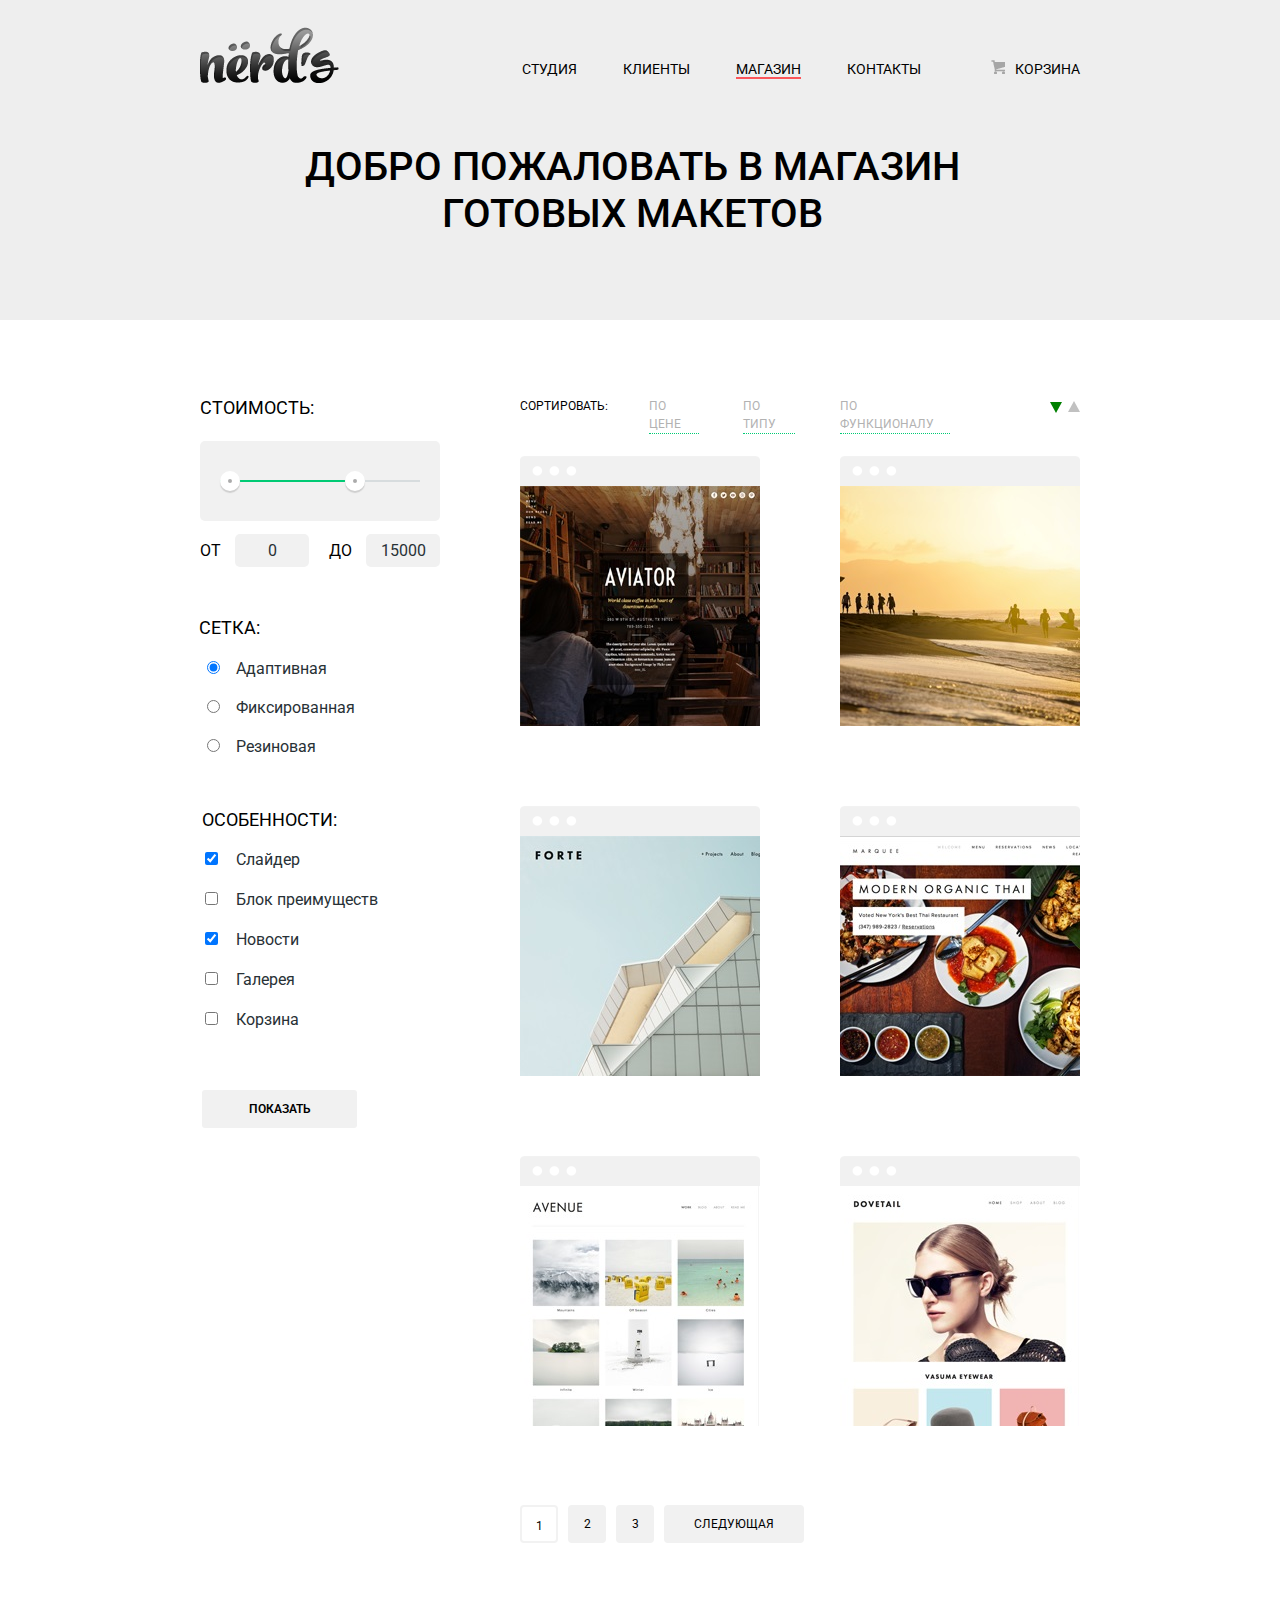
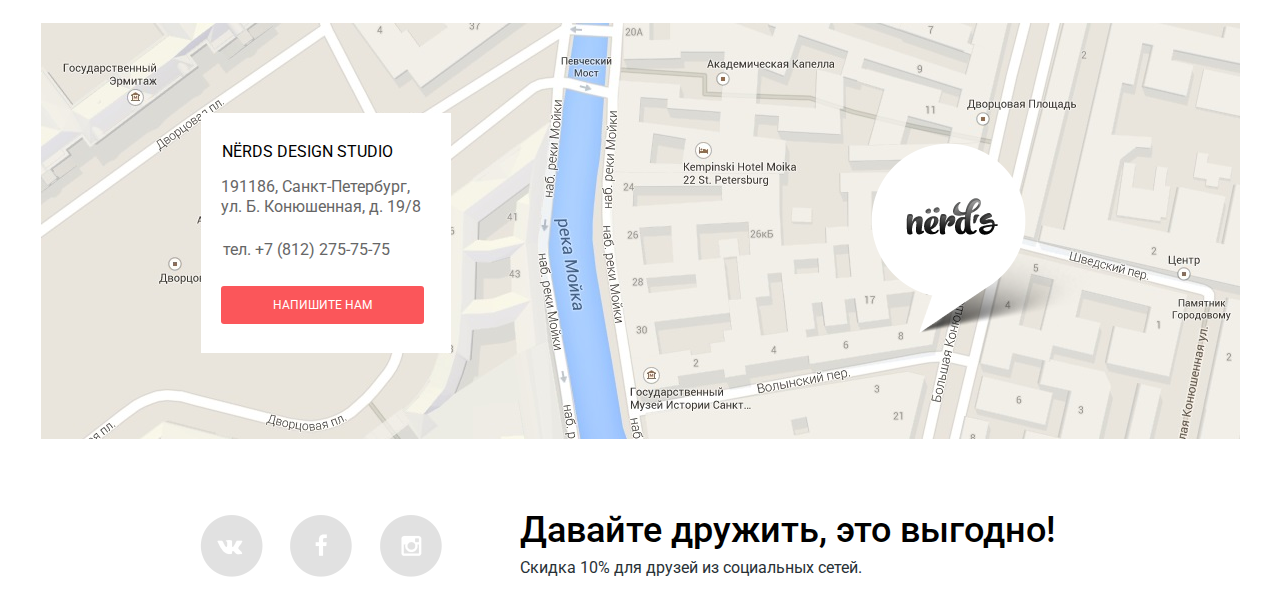
==== commit 401d721f: "для итоговой проверки" ====
--- a/inner.html
+++ b/inner.html
@@ -176,8 +176,7 @@
     <div class="your-e-mail"><label for="e-mail">Ваш e-mail:</label></div>
     <input class="your-e-mail-input" id="e-mail" type="text" name="e-mail" placeholder="Для отправки ответа">
     <div class="text-message"><label for="textarea">Текст письма:</label></div>
-        <textarea class="text-message-input" id="textarea"  name="message"
-                  placeholder="В свободной форме"></textarea>
+    <textarea class="text-message-input" id="textarea"  name="message" placeholder="В свободной форме"></textarea>
     <button class="btn-xl" type="submit">Отправить</button>
   </form>
 </div>
--- a/css/style.css
+++ b/css/style.css
@@ -118,6 +118,7 @@
 
 .sort-btn input[type="submit"] {
   font-family: "Roboto", "Arial", sans-serif;
+  color: #000000;
   font-size: 12px;
   font-weight: 600;
   line-height: 18px;
@@ -293,10 +294,12 @@
   left: 145px; }
 
 .price-controls label {
+  color: #000000;
   margin-top: -2px;
   line-height: 22px;
   font-size: 16px;
   display: inline-block;
+  vertical-align: top;
   width: 50%;
   text-transform: uppercase; }
 
@@ -575,6 +578,7 @@
 
 .main-date {
   color: #000000;
+  font-size: 16px;
   margin-top: 25px;
   margin-left: 3px;
   line-height: 19px;
@@ -623,7 +627,7 @@
 
 .map {
   position: relative;
-  background: url("../img/map.jpg") no-repeat;
+  background: #cccccc url("../img/map.jpg") no-repeat;
   width: 1199px;
   height: 416px;
   margin-bottom: 76px; }
@@ -641,6 +645,7 @@
   background-color: white; }
 
 .map-contact-title {
+  color: #000000;
   font-size: 16px;
   line-height: 30px;
   text-transform: uppercase;
@@ -657,9 +662,9 @@
   padding-right: 27px; }
 
 .map-contact-phone {
+  color: #666666;
   font-size: 16px;
   line-height: 20px;
-  color: #666666;
   font-weight: 400;
   padding-left: 22px;
   padding-right: 27px;
@@ -818,8 +823,7 @@
   flex-basis: 560px;
   flex-wrap: wrap; }
   .discount > h2 {
-    margin: 0;
-    margin-top: -3px; }
+    margin: -3px 0 0; }
   .discount > p {
     margin-top: 9px;
     color: #283136;
@@ -862,6 +866,7 @@
   margin-bottom: 22px; }
 
 .sort-type-title {
+  color: #000000;
   font-size: 12px;
   line-height: 18px;
   text-transform: uppercase;
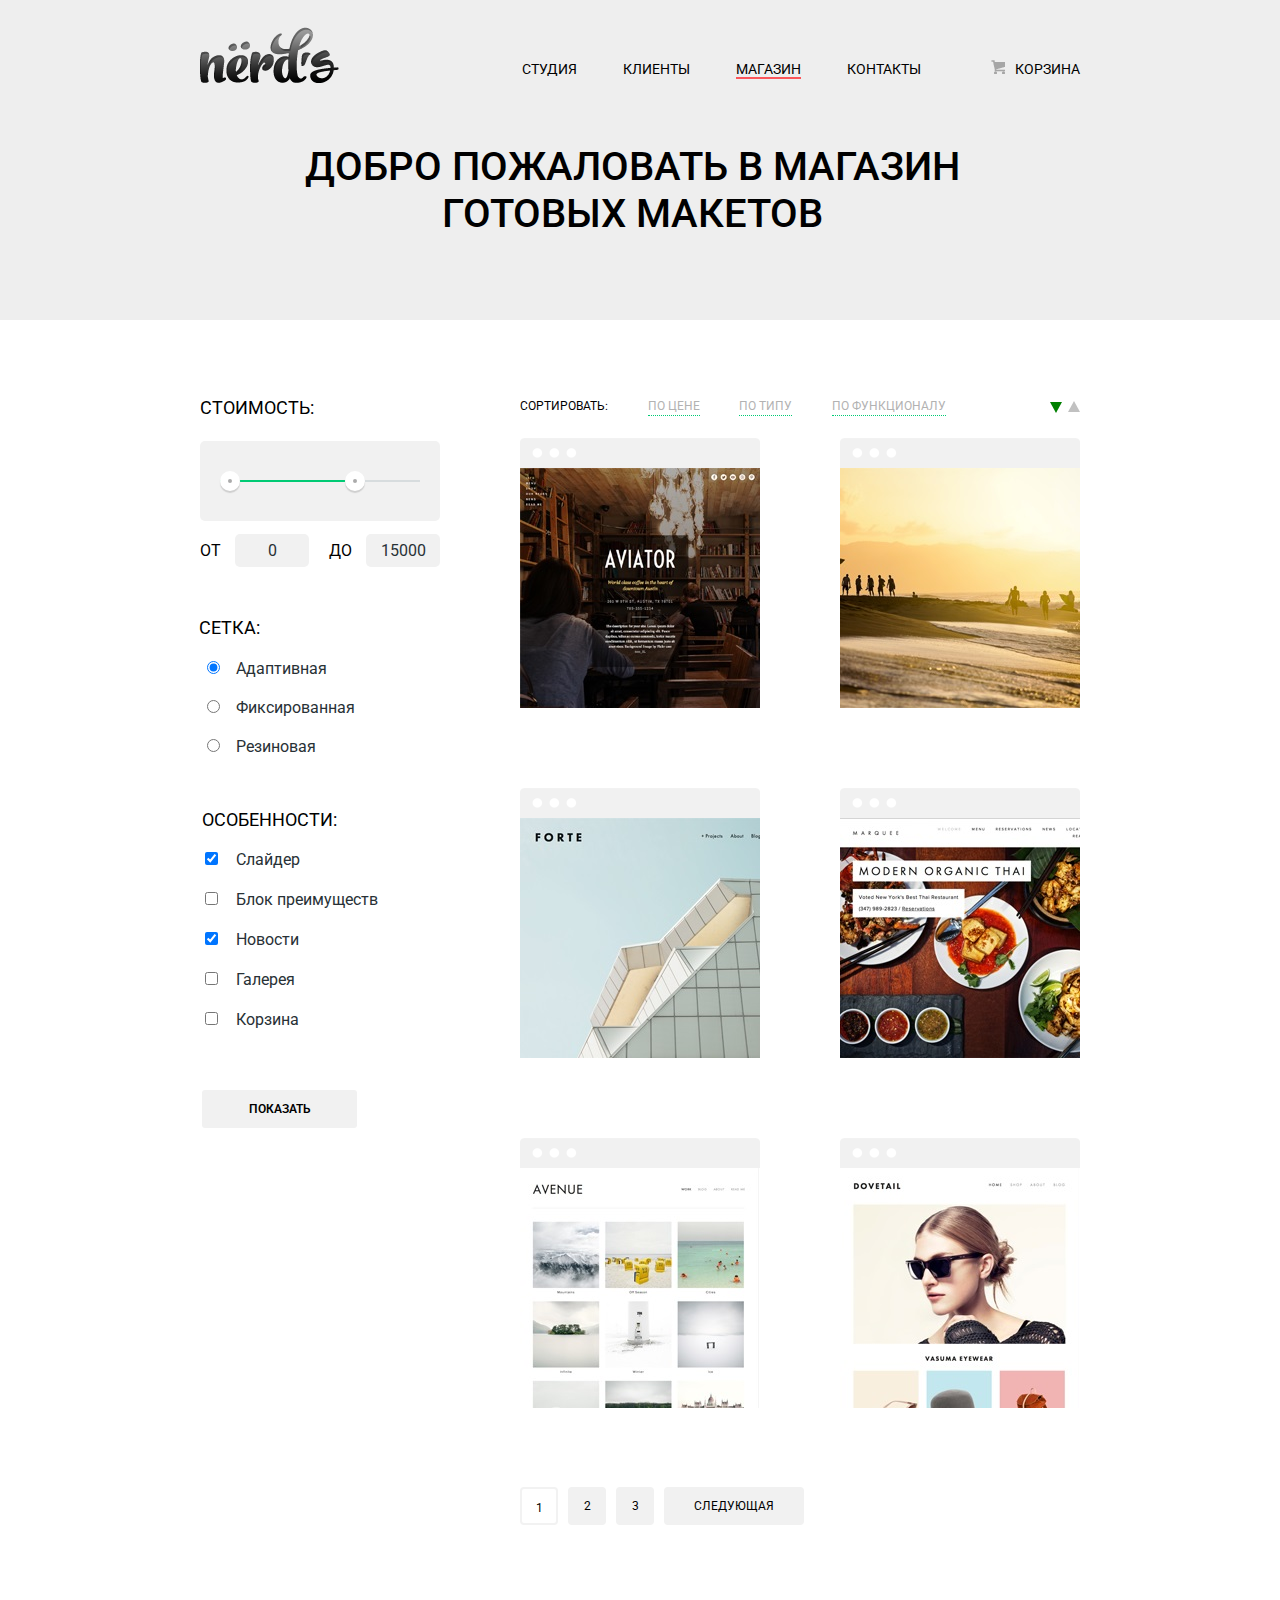
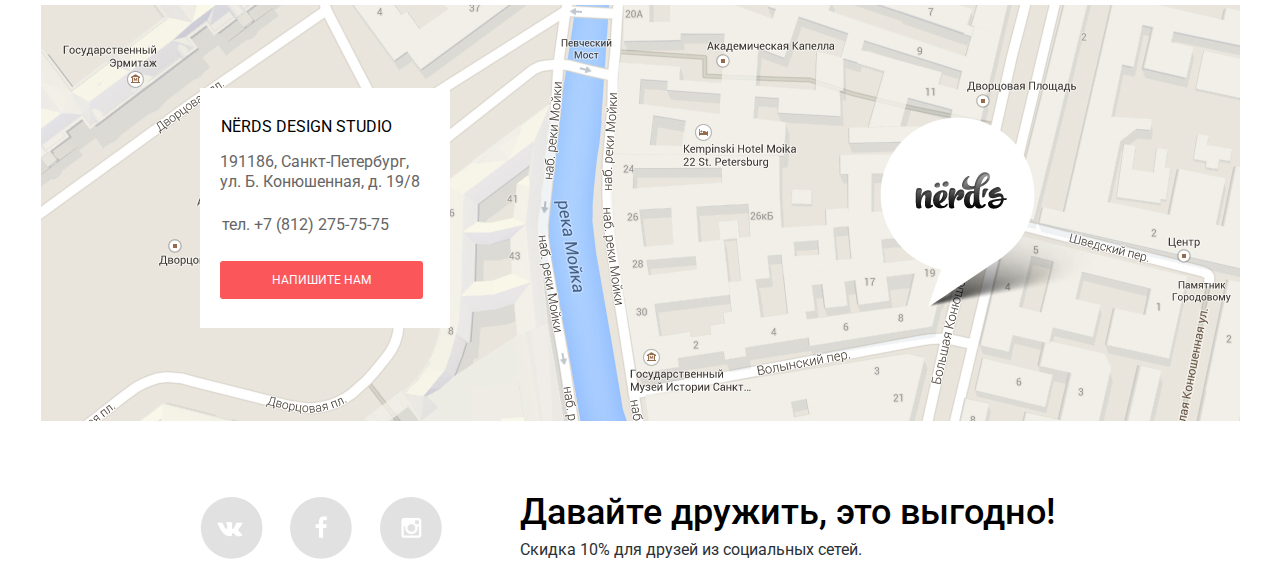
==== commit 322983b3: "для итоговой проверки (3 попытка)" ====
--- a/inner.html
+++ b/inner.html
@@ -146,16 +146,15 @@
     </div>
   </div>
 </main>
+<div class="map">
+  <div class="map-contact">
+    <div class="map-contact-title">nёrds design studio</div>
+    <div class="map-contact-address">191186, Санкт-Петербург, ул. Б. Конюшенная, д. 19/8</div>
+    <div class="map-contact-phone">тел. +7 (812) 275-75-75</div>
+    <a class="map-contact-btn btn-md" href="#">напишите нам</a>
+  </div>
+</div>
 <footer class="container">
-  <div class="map">
-    <img class="map-pointer" src="img/pointer.png" height="190" width="231" alt="Nerds: указатель">
-    <div class="map-contact">
-      <div class="map-contact-title">nёrds design studio</div>
-      <div class="map-contact-address">191186, Санкт-Петербург, ул. Б. Конюшенная, д. 19/8</div>
-      <div class="map-contact-phone">тел. +7 (812) 275-75-75</div>
-      <a class="map-contact-btn btn-md" href="#">напишите нам</a>
-    </div>
-  </div>
   <div class="social">
     <div class="icons">
       <a href="http://www.vk.com"><span class="vk"></span></a>
--- a/css/style.css
+++ b/css/style.css
@@ -1,6 +1,9 @@
 body {
   font-family: "Roboto", "Arial", sans-serif;
-  font-weight: normal; }
+  font-weight: normal;
+  min-width: 900px;
+  margin: 0;
+  padding: 0; }
 
 h1 {
   color: #000000;
@@ -626,20 +629,18 @@
   margin-left: 123px; }
 
 .map {
+  background: url("../img/map-background.jpg") no-repeat;
+  background-position: center;
+  height: 416px;
+  margin-bottom: 76px;
+  margin-left: auto;
+  margin-right: auto; }
+
+.map-contact {
   position: relative;
-  background: #cccccc url("../img/map.jpg") no-repeat;
-  width: 1199px;
-  height: 416px;
-  margin-bottom: 76px; }
-
-.map-pointer {
-  margin-left: 830px;
-  margin-top: 120px; }
-
-.map-contact {
-  position: absolute;
-  left: 160px;
-  top: 90px;
+  left: 50%;
+  margin-left: -440px;
+  top: 20%;
   width: 250px;
   height: 240px;
   background-color: white; }
@@ -676,15 +677,17 @@
 
 .modal-content {
   position: fixed;
-  left: 30%;
-  top: 20%;
+  left: 50%;
+  top: 50%;
   font-size: 16px;
   line-height: 18px;
-  width: 470px;
+  width: 460px;
   padding-left: 83px;
   padding-right: 90px;
-  padding-top: 56px;
+  padding-top: 53px;
   padding-bottom: 49px;
+  margin-top: -200px;
+  margin-left: -293px;
   background-color: white;
   color: #000000;
   box-shadow: 0 30px 50px rgba(0, 0, 0, 0.7);
@@ -722,7 +725,7 @@
 
 .write-us-form input {
   font-size: 12px;
-  line-height: 18px;
+  line-height: 31px;
   font-family: "Roboto", "Arial", sans-serif;
   color: #000000;
   text-transform: uppercase; }
@@ -743,9 +746,10 @@
 
 .your-name-input {
   order: 3;
-  margin-right: 19px;
+  padding-left: 17px;
+  margin-right: 18px;
   margin-bottom: 21px;
-  width: 215px;
+  width: 199px;
   border-radius: 3px;
   border: 2px solid #d7dcde; }
   .your-name-input:hover {
@@ -758,8 +762,9 @@
   margin-bottom: 10px; }
 
 .your-e-mail-input {
+  padding-left: 17px;
   order: 4;
-  width: 215px;
+  width: 199px;
   margin-bottom: 21px;
   border-radius: 3px;
   border: 2px solid #d7dcde; }
@@ -774,11 +779,12 @@
 
 .text-message-input {
   font-size: 12px;
-  line-height: 18px;
+  line-height: 31px;
   font-family: "Roboto", "Arial", sans-serif;
   order: 6;
   width: 455px;
-  padding-bottom: 93px;
+  padding-left: 17px;
+  padding-bottom: 33px;
   margin-bottom: 49px;
   text-transform: uppercase;
   border-radius: 3px;
@@ -794,8 +800,8 @@
   font-size: 12px;
   line-height: 18px;
   font-weight: 600;
-  padding-top: 14px;
-  padding-bottom: 15px;
+  padding-top: 10px;
+  padding-bottom: 10px;
   text-align: center;
   text-transform: uppercase;
   cursor: pointer;
@@ -862,6 +868,7 @@
 
 .sort-type {
   display: flex;
+  justify-content: space-between;
   width: 560px;
   margin-bottom: 22px; }
 
@@ -869,8 +876,7 @@
   color: #000000;
   font-size: 12px;
   line-height: 18px;
-  text-transform: uppercase;
-  margin-right: 41px; }
+  text-transform: uppercase; }
 
 .sort-type a {
   font-size: 12px;
@@ -886,17 +892,9 @@
     color: #000000;
     border-bottom: none; }
 
-.sort-type a:nth-child(2) {
-  margin-right: 44px; }
-
-.sort-type a:nth-child(3) {
-  margin-right: 45px; }
-
-.sort-type a:nth-child(4) {
-  margin-right: 96px; }
-
 .sort-type a:nth-child(5) {
-  border-bottom: none; }
+  border-bottom: none;
+  margin-left: 61px; }
 
 .sort-direction-up {
   margin-left: 22px;
